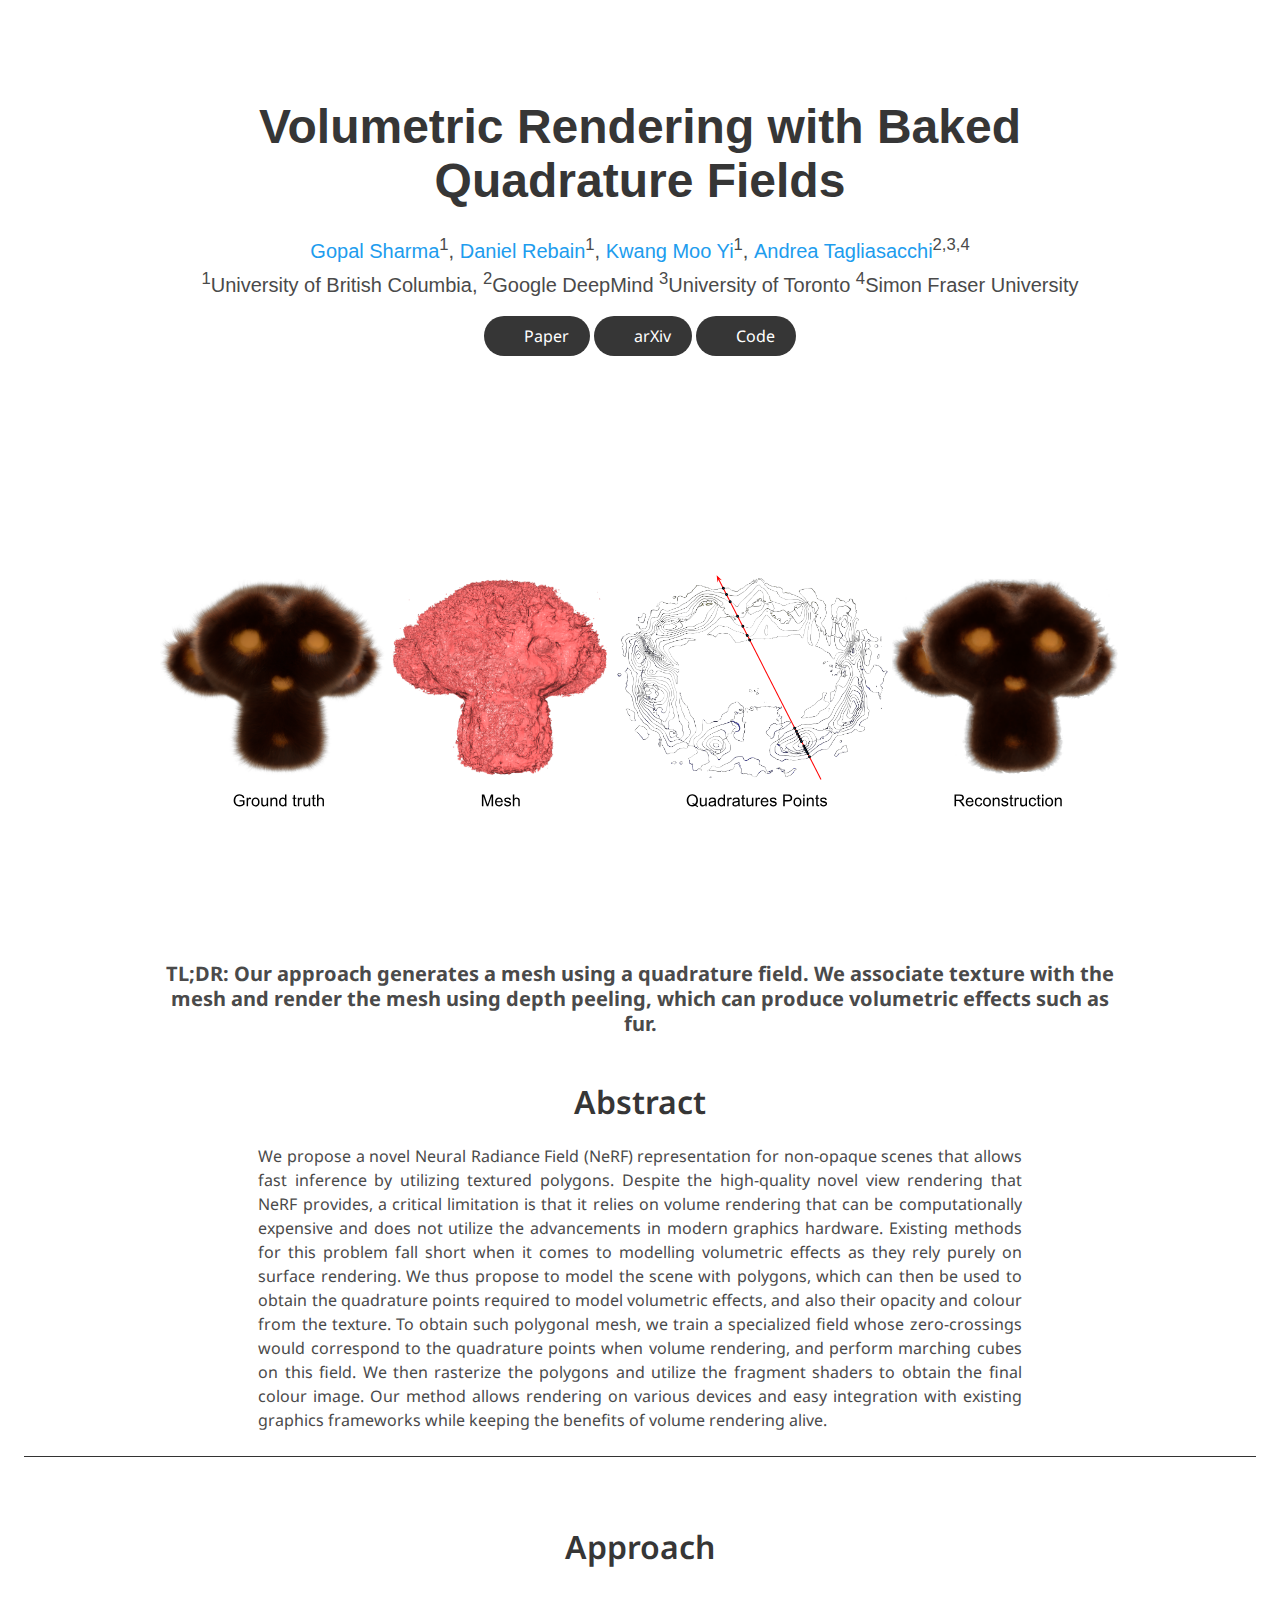
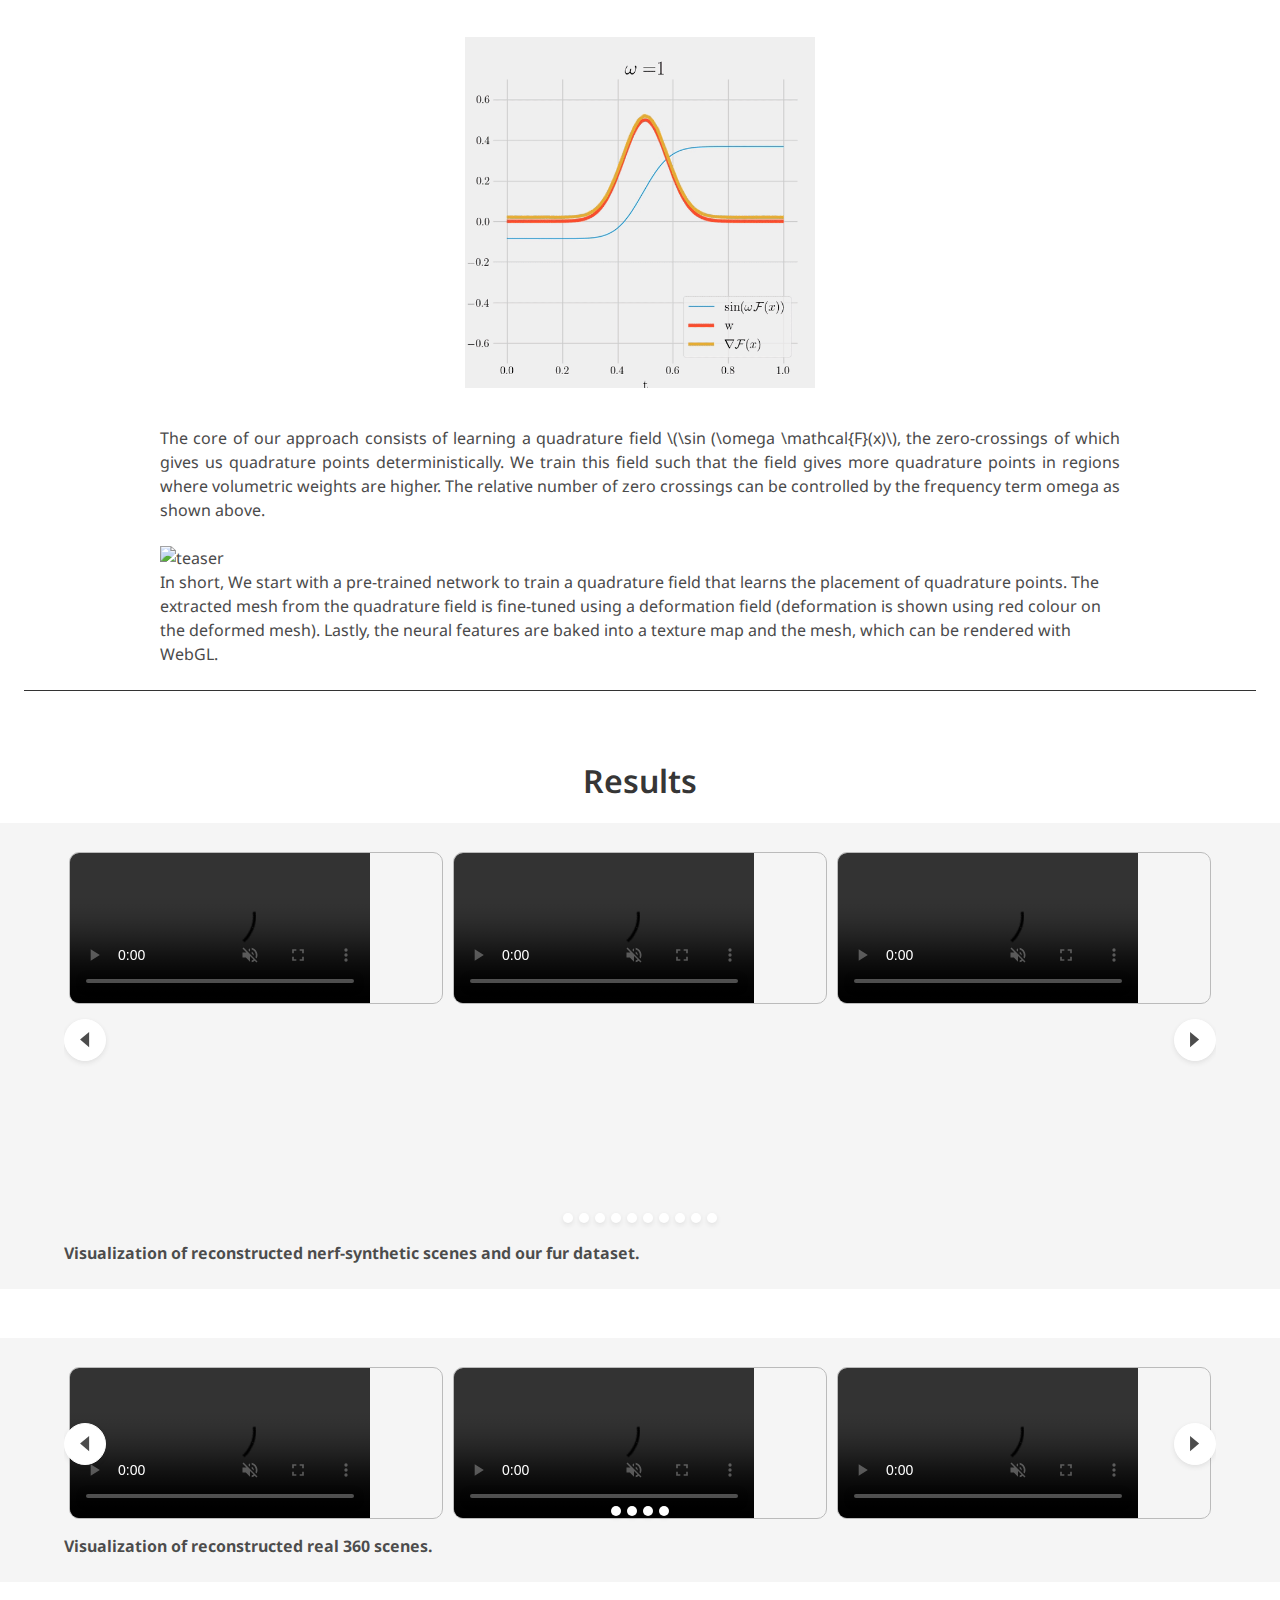
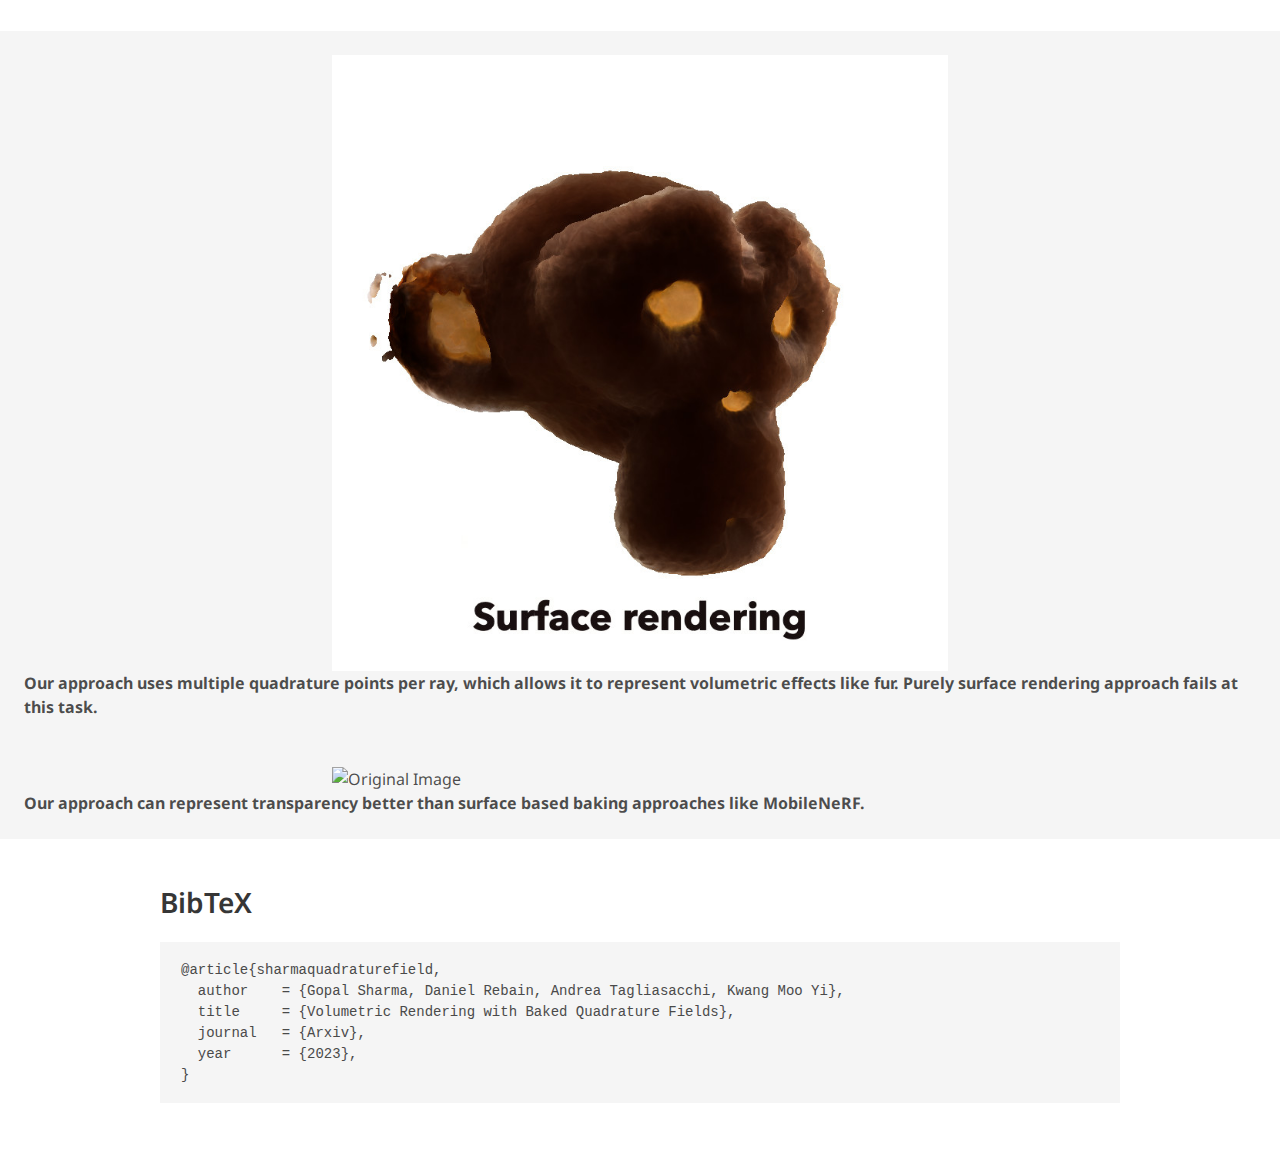
==== index.html @ 73a2a980 "adds mathjx" ====
<!DOCTYPE html>
<html>
  <head>
    <meta charset="utf-8">
    <meta name="description"
          content="quadfield.">
    <meta name="keywords" content="Quadfield">
    <meta name="viewport" content="width=device-width, initial-scale=1">
    <title>Quadfield</title>
  
    <!-- Global site tag (gtag.js) - Google Analytics -->
    <script async src="https://www.googletagmanager.com/gtag/js?id=G-PYVRSFMDRL"></script>
    <script>
      window.dataLayer = window.dataLayer || [];
  
      function gtag() {
        dataLayer.push(arguments);
      }
  
      gtag('js', new Date());
  
      gtag('config', 'G-PYVRSFMDRL');
    </script>
  
    <link href="https://fonts.googleapis.com/css?family=Google+Sans|Noto+Sans|Castoro"
          rel="stylesheet">
  
    <link rel="stylesheet" href="./static/css/bulma.min.css">
    <link rel="stylesheet" href="./static/css/bulma-carousel.min.css">
    <link rel="stylesheet" href="./static/css/bulma-slider.min.css">
    <link rel="stylesheet" href="./static/css/fontawesome.all.min.css">
    <link rel="stylesheet"
          href="https://cdn.jsdelivr.net/gh/jpswalsh/academicons@1/css/academicons.min.css">
    <link rel="stylesheet" href="./static/css/index.css">
    <link rel="icon" href="./static/images/favicon.png">
  
    <script src="https://ajax.googleapis.com/ajax/libs/jquery/3.5.1/jquery.min.js"></script>
    <script defer src="./static/js/fontawesome.all.min.js"></script>
    <script src="./static/js/bulma-carousel.min.js"></script>
    <script src="./static/js/bulma-slider.min.js"></script>
    <script src="https://polyfill.io/v3/polyfill.min.js?features=es6"></script>
    <script id="MathJax-script" async
            src="https://cdn.jsdelivr.net/npm/mathjax@3/es5/tex-mml-chtml.js">
    </script>
    <!-- <link rel="stylesheet" href="./static/css/reset.css"> CSS reset -->
    <link rel="stylesheet" href="./static/css/style.css"> <!-- Resource style -->
    <script src="./static/js/modernizr.js"></script> <!-- Modernizr -->
    <script src="./static/js/index.js"></script>
  </head>
<body>

<nav class="navbar" role="navigation" aria-label="main navigation">
  <div class="navbar-brand">
    <a role="button" class="navbar-burger" aria-label="menu" aria-expanded="false">
      <span aria-hidden="true"></span>
      <span aria-hidden="true"></span>
      <span aria-hidden="true"></span>
    </a>
  </div>
  <div class="navbar-menu">
  </div>
</nav>


<section class="hero">
  <div class="hero-body">
    <div class="container is-max-desktop">
      <div class="columns is-centered">
        <div class="column has-text-centered">
          <h1 class="title is-1 publication-title">Volumetric Rendering with Baked Quadrature Fields</h1>
          <div class="is-size-5 publication-authors">
            <span class="author-block">
              <a href="https://hippogriff.github.io">Gopal Sharma</a><sup>1</sup>,</span>
            <span class="author-block">
              <a href="http://drebain.com/">Daniel Rebain</a><sup>1</sup>,</span>
            <span class="author-block">
              <a href="hhttps://www.cs.ubc.ca/~kmyi/">Kwang Moo Yi</a><sup>1</sup>,
            </span>
            <span class="author-block">
              <a href="https://taiya.github.io">Andrea Tagliasacchi</a><sup>2,3,4</sup>
            </span>
          </div>

          <div class="is-size-5 publication-authors">
            <span class="author-block"><sup>1</sup>University of British Columbia,</span>
            <span class="author-block"><sup>2</sup>Google DeepMind</span>
            <span class="author-block"><sup>3</sup>University of Toronto</span>
            <span class="author-block"><sup>4</sup>Simon Fraser University</span>
          </div>
          <div class="column has-text-centered">
            <div class="publication-links">
              <!-- PDF Link. -->
              <span class="link-block">
                <a href=""
                   class="external-link button is-normal is-rounded is-dark">
                  <span class="icon">
                      <i class="fas fa-file-pdf"></i>
                  </span>
                  <span>Paper</span>
                </a>
              </span>
              <span class="link-block">
                <a href=""
                   class="external-link button is-normal is-rounded is-dark">
                  <span class="icon">
                      <i class="ai ai-arxiv"></i>
                  </span>
                  <span>arXiv</span>
                </a>
              </span>
              <!-- Code Link. -->
              <span class="link-block">
                <a href=""
                   class="external-link button is-normal is-rounded is-dark">
                  <span class="icon">
                      <i class="fab fa-github"></i>
                  </span>
                  <span>Code</span>
                  </a>
              </span>
            </div>
          </div>
        </div>
      </div>
    </div>
  </div>
</section>

<div class="container is-max-desktop">
<div style="display: flex; justify-content: center; align-items: center; height: 60vh;">
  <!-- <video width="300" height="300" controls autolpay>
      <source src="./videos/hairy_monkey.mp4" type="video/mp4">
  </video> -->
  <img src="./static/images/teaser.svg" alt="teaser" height="300">
</div>
<h2 class="subtitle has-text-centered">
<p class="pos_fixed"> <b>TL;DR: Our approach generates a mesh using a quadrature field. We associate texture with the mesh and render the mesh using depth peeling, which can produce volumetric effects such as fur.</b></p>
</h2>
</div>

<section class="section">
  <div class="container is-max-desktop">
    <!-- Abstract. -->
    <div class="columns is-centered has-text-centered">
      <div class="column is-four-fifths">
        <h2 class="title is-3">Abstract</h2>
        <div class="content has-text-justified">
          <p>
            We propose a novel Neural Radiance Field (NeRF) representation for non-opaque scenes that allows fast inference by utilizing textured polygons.
            Despite the high-quality novel view rendering that NeRF provides, a critical limitation is that it relies on volume rendering that can be computationally expensive and does not utilize the advancements in modern graphics hardware.
            Existing methods for this problem fall short when it comes to modelling volumetric effects as they rely purely on surface rendering.
            We thus propose to model the scene with polygons, which can then be used to obtain the quadrature points required to model volumetric effects, and also their opacity and colour from the texture.
            To obtain such polygonal mesh, we train a specialized field whose zero-crossings would correspond to the quadrature points when volume rendering, and perform marching cubes on this field.
            We then rasterize the polygons and utilize the fragment shaders to obtain the final colour image.
            Our method allows rendering on various devices and easy integration with existing graphics frameworks while keeping the benefits of volume rendering alive.
          </p>
        </div>
      </div>
    </div>
  </div>
  <hr style="height:1px;border:none;color:#333;background-color:#333;">

</section>
    <!--/ Abstract. -->
<h2 class="title" align="center">Approach</h2>

<section class="section">
  <div class="content has-text-justified">

    <figure>
      <img src="./static/images/field.gif" alt="teaser" height="30%" width="30%"> 
    </figure>
    <div class="container is-max-desktop">
      <!-- <figure> -->
        <p class="pos_fixed">The core of our approach consists of learning a quadrature field \(\sin (\omega \mathcal{F}(x)\), the zero-crossings of which gives us quadrature points deterministically. We train this field such that the field gives more quadrature points in regions where volumetric weights are higher. The relative number of zero crossings can be controlled by the frequency term omega as shown above.</p>
      <!-- </figure> -->
    </div>
  </div>
  <p style="margin-bottom:20px;"></p>

  <div class="container is-max-desktop">
    <figure>
      <img src="./static/images/pipeline.svg" alt="teaser" height="600"> 
      <figcaption> In short, We start with a pre-trained network to train a quadrature field that learns the placement of quadrature points.
        The extracted mesh from the quadrature field is fine-tuned using a deformation field (deformation is shown using red colour on the deformed mesh). 
        Lastly, the neural features are baked into a texture map and the mesh, which can be rendered 
        with WebGL.</figcaption>
    </figure>
  </div>

<hr style="height:1px;border:none;color:#333;background-color:#333;">
</section>


<h2 class="title" align="center">Results</h2>
<section class="hero is-light is-small">
  <div class="hero-body">
    <div class="container">
      <div id="results-carousel" class="carousel results-carousel">
        <div class="item item-steve">
          <video poster="" id="steve" autoplay controls muted loop playsinline height="100%">
            <source src="./videos/chair.mp4"
                    type="video/mp4">
          </video>
        </div>
        <div class="item item-steve">
          <video poster="" id="steve" autoplay controls muted loop playsinline height="100%">
            <source src="./videos/hairy_monkey.mp4"
                    type="video/mp4">
          </video>
        </div>
        <div class="item item-chair-tp">
          <video poster="" id="steve" autoplay controls muted loop playsinline height="100%">
            <source src="./videos/drums.mp4"
                    type="video/mp4">
          </video>
        </div>
        <div class="item item-shiba">
          <video poster="" id="steve" autoplay controls muted loop playsinline height="100%">
            <source src="./videos/ficus.mp4"
                    type="video/mp4">
          </video>
        </div>
        <div class="item item-steve">
          <video poster="" id="steve" autoplay controls muted loop playsinline height="100%">
            <source src="./videos/smokey_monkey.mp4"
                    type="video/mp4">
          </video>
        </div>
        <div class="item item-fullbody">
          <video poster="" id="steve" autoplay controls muted loop playsinline height="100%">
            <source src="./videos/lego.mp4"
                    type="video/mp4">
          </video>
        </div>
        <div class="item item-blueshirt">
          <video poster="" id="steve" autoplay controls muted loop playsinline height="100%">
            <source src="./videos/mic.mp4"
                    type="video/mp4">
          </video>
        </div>
        <div class="item item-mask">
          <video poster="" id="steve" autoplay controls muted loop playsinline height="100%">
            <source src="./videos/ship.mov"
                    type="video/mp4">
          </video>
        </div>
        <div class="item item-coffee">
          <video poster="" id="steve" autoplay controls muted loop playsinline height="100%">
            <source src="./videos/hotdog.mp4"
                    type="video/mp4">
          </video>
        </div>
        <div class="item item-toby">
          <video poster="" id="steve" autoplay controls muted loop playsinline height="100%">
            <source src="./videos/materials.mp4"
                    type="video/mp4">
          </video>
        </div>
      </div>
      <p class="pos_fixed" style="margin-top: 10px;"><b>Visualization of reconstructed nerf-synthetic scenes and our fur dataset.</b></p>
    </div>
  </div>
</section>
<hr style="height:1px;border:none;color:#f3eded;background-color:#e1d4d400;">


<section class="hero is-light is-small">
  <div class="hero-body">
    <div class="container">
      <div id="results-carousel" class="carousel results-carousel">
        <div class="item item-steve">
          <video poster="" id="steve" autoplay controls muted loop playsinline height="100%">
            <source src="./videos/kitchen.mp4"
                    type="video/mp4">
          </video>
        </div>
        <div class="item item-chair-tp">
          <video poster="" id="steve" autoplay controls muted loop playsinline height="100%">
            <source src="./videos/garden.mp4"
                    type="video/mp4">
          </video>
        </div>
        <div class="item item-shiba">
          <video poster="" id="steve" autoplay controls muted loop playsinline height="100%">
            <source src="./videos/labdog.mp4"
                    type="video/mp4">
          </video>
        </div>
        <div class="item item-fullbody">
          <video poster="" id="steve" autoplay controls muted loop playsinline height="100%">
            <source src="./videos/kitchen.mp4"
                    type="video/mp4">
          </video>
        </div>
      </div>
      <p class="pos_fixed" style="margin-top: 10px;"><b>Visualization of reconstructed real 360 scenes.</b></p>
    </div>
  </div>
</section>

<hr style="height:1px;border:none;color:#f3eded;background-color:#e1d4d400;">

<section class="hero is-light is-small">
  <div class="hero-body">
<figure class="cd-image-container">
  <img src="./static/images/neus_hairy_monkey.jpg" alt="Original Image">
  <span class="cd-image-label" data-type="original"></span>
  <div class="cd-resize-img"> <!-- the resizable image on top -->
     <img src="./static/images/hairy_monkey.jpg" alt="Modified Image">
     <span class="cd-image-label" data-type="modified"></span>
  </div>
  <span class="cd-handle"></span> <!-- slider handle -->
</figure> <!-- cd-image-container -->
<p class="pos_fixed"><b>Our approach uses multiple quadrature points per ray, which allows it to represent volumetric effects like fur. Purely surface rendering approach fails at this task.</b></p>
  </div>
</section>

<script src="./static/js/jquery-2.1.1.js"></script>
<script src="./static/js/jquery.mobile.custom.min.js"></script> <!-- Resource jQuery -->
<script src="./static/js/main.js"></script> <!-- Resource jQuery -->


<section class="hero is-light is-small">
  <div class="hero-body">
<figure class="cd-image-container">
  <img src="./static/images/comparison-with-mobile-nerf.svg" alt="Original Image">
</figure> <!-- cd-image-container -->
<p class="pos_fixed"><b>Our approach can represent transparency better than surface based baking approaches like MobileNeRF.</b></p>
  </div>
</section>


<section class="section" id="BibTeX">
  <div class="container is-max-desktop content">
    <h2 class="title">BibTeX</h2>
    <pre><code>@article{sharmaquadraturefield,
  author    = {Gopal Sharma, Daniel Rebain, Andrea Tagliasacchi, Kwang Moo Yi},
  title     = {Volumetric Rendering with Baked Quadrature Fields},
  journal   = {Arxiv},
  year      = {2023},
}</code></pre>
  </div>
</section>


</body>
</html>
---- static/css/index.css ----
body {
  font-family: 'Noto Sans', sans-serif;
}


.footer .icon-link {
    font-size: 25px;
    color: #000;
}

.link-block a {
    margin-top: 5px;
    margin-bottom: 5px;
}

.dnerf {
  font-variant: small-caps;
}


.teaser .hero-body {
  padding-top: 0;
  padding-bottom: 3rem;
  width: 50%;
}

.teaser {
  font-family: 'Google Sans', sans-serif;
}


.publication-title {
}

.publication-banner {
  max-height: parent;

}

.publication-banner video {
  position: relative;
  left: auto;
  top: auto;
  transform: none;
  object-fit: fit;
}

.publication-header .hero-body {
}

.publication-title {
    font-family: 'Google Sans', sans-serif;
}

.publication-authors {
    font-family: 'Google Sans', sans-serif;
}

.publication-venue {
    color: #555;
    width: fit-content;
    font-weight: bold;
}

.publication-awards {
    color: #ff3860;
    width: fit-content;
    font-weight: bolder;
}

.publication-authors {
}

.publication-authors a {
   color: hsl(204, 86%, 53%) !important;
}

.publication-authors a:hover {
    text-decoration: underline;
}

.author-block {
  display: inline-block;
}

.publication-banner img {
}

.publication-authors {
  /*color: #4286f4;*/
}

.publication-video {
    position: relative;
    width: 100%;
    height: 0;
    padding-bottom: 56.25%;

    overflow: hidden;
    border-radius: 10px !important;
}

.publication-video iframe {
    position: absolute;
    top: 0;
    left: 0;
    width: 100%;
    height: 100%;
}

.publication-body img {
}

.results-carousel {
  overflow: hidden;
}

.results-carousel .item {
  margin: 5px;
  overflow: hidden;
  border: 1px solid #bbb;
  border-radius: 10px;
  padding: 0;
  font-size: 0;
}

.results-carousel video {
  margin: 0;
}


.interpolation-panel {
  background: #f5f5f5;
  border-radius: 10px;
}

.interpolation-panel .interpolation-image {
  width: 100%;
  border-radius: 5px;
}

.interpolation-video-column {
}

.interpolation-panel .slider {
  margin: 0 !important;
}

.interpolation-panel .slider {
  margin: 0 !important;
}

#interpolation-image-wrapper {
  width: 100%;
}
#interpolation-image-wrapper img {
  border-radius: 5px;
}
---- static/css/style.css ----
/* header {
  position: relative;
  height: 160px;
  line-height: 160px;
  text-align: center;
}
header h1 {
  font-size: 22px;
  font-size: 1.375rem;
  color: #ffffff;
  font-weight: 300;
  -webkit-font-smoothing: antialiased;
  -moz-osx-font-smoothing: grayscale;
}
@media only screen and (min-width: 768px) {
  header {
    height: 240px;
    line-height: 240px;
  }
  header h1 {
    font-size: 32px;
    font-size: 2rem;
  }
} */

.cd-image-container {
  position: relative;
  width: 50%;
  max-width: 768px;
  margin: 0em auto;
}
.cd-image-container img {
  display: block;
}

.cd-image-label {
  position: absolute;
  bottom: 0;
  right: 0;
  color: #231515;
  padding: 1em;
  -webkit-font-smoothing: antialiased;
  -moz-osx-font-smoothing: grayscale;
  opacity: 0;
  -webkit-transform: translateY(20px);
  -moz-transform: translateY(20px);
  -ms-transform: translateY(20px);
  -o-transform: translateY(20px);
  transform: translateY(20px);
  -webkit-transition: -webkit-transform 0.3s 0.7s, opacity 0.3s 0.7s;
  -moz-transition: -moz-transform 0.3s 0.7s, opacity 0.3s 0.7s;
  transition: transform 0.3s 0.7s, opacity 0.3s 0.7s;
}
.cd-image-label.is-hidden {
  visibility: display;
}
.is-visible .cd-image-label {
  opacity: 1;
  -webkit-transform: translateY(0);
  -moz-transform: translateY(0);
  -ms-transform: translateY(0);
  -o-transform: translateY(0);
  transform: translateY(0);
}

.cd-resize-img {
  position: absolute;
  top: 0;
  left: 0;
  width: 0;
  height: 100%;
  overflow: hidden;
  /* Force Hardware Acceleration in WebKit */
  -webkit-transform: translateZ(0);
  -moz-transform: translateZ(0);
  -ms-transform: translateZ(0);
  -o-transform: translateZ(0);
  transform: translateZ(0);
  -webkit-backface-visibility: hidden;
  backface-visibility: hidden;
}
.cd-resize-img img {
  position: absolute;
  left: 0;
  top: 0;
  display: block;
  height: 100%;
  width: auto;
  max-width: none;
}
.cd-resize-img .cd-image-label {
  right: auto;
  left: 0;
}
.is-visible .cd-resize-img {
  width: 100%;
  /* bounce in animation of the modified image */
  -webkit-animation: cd-bounce-in 0.7s;
  -moz-animation: cd-bounce-in 0.7s;
  animation: cd-bounce-in 0.7s;
}

@-webkit-keyframes cd-bounce-in {
  0% {
    width: 0;
  }
  60% {
    width: 55%;
  }
  100% {
    width: 50%;
  }
}
@-moz-keyframes cd-bounce-in {
  0% {
    width: 0;
  }
  60% {
    width: 55%;
  }
  100% {
    width: 50%;
  }
}
@keyframes cd-bounce-in {
  0% {
    width: 0;
  }
  60% {
    width: 55%;
  }
  100% {
    width: 50%;
  }
}
.cd-handle {
  position: absolute;
  height: 30px;
  width: 30px;
  /* center the element */
  left: 50%;
  top: 50%;
  margin-left: -15px;
  margin-top: -15px;
  border-radius: 50%;
  background: #dc717d url("../images/cd-arrows.svg") no-repeat center center;
  cursor: move;
  box-shadow: 0 0 0 6px rgba(40, 2, 2, 0.2), 0 0 10px rgba(101, 35, 35, 0.6), inset 0 1px 0 rgba(32, 0, 0, 0.3);
  opacity: 1;
  -webkit-transform: translate3d(0, 0, 0) scale(0);
  -moz-transform: translate3d(0, 0, 0) scale(0);
  -ms-transform: translate3d(0, 0, 0) scale(0);
  -o-transform: translate3d(0, 0, 0) scale(0);
  transform: translate3d(0, 0, 0) scale(0);
}
.cd-handle.draggable {
  /* change background color when element is active */
  background-color: #9fb9dd;
}
.is-visible .cd-handle {
  opacity: 1;
  -webkit-transform: translate3d(0, 0, 0) scale(1);
  -moz-transform: translate3d(0, 0, 0) scale(1);
  -ms-transform: translate3d(0, 0, 0) scale(1);
  -o-transform: translate3d(0, 0, 0) scale(1);
  transform: translate3d(0, 0, 0) scale(1);
  -webkit-transition: -webkit-transform 0.3s 0.7s, opacity 0s 0.7s;
  -moz-transition: -moz-transform 0.3s 0.7s, opacity 0s 0.7s;
  transition: transform 0.3s 0.7s, opacity 0s 0.7s;
}
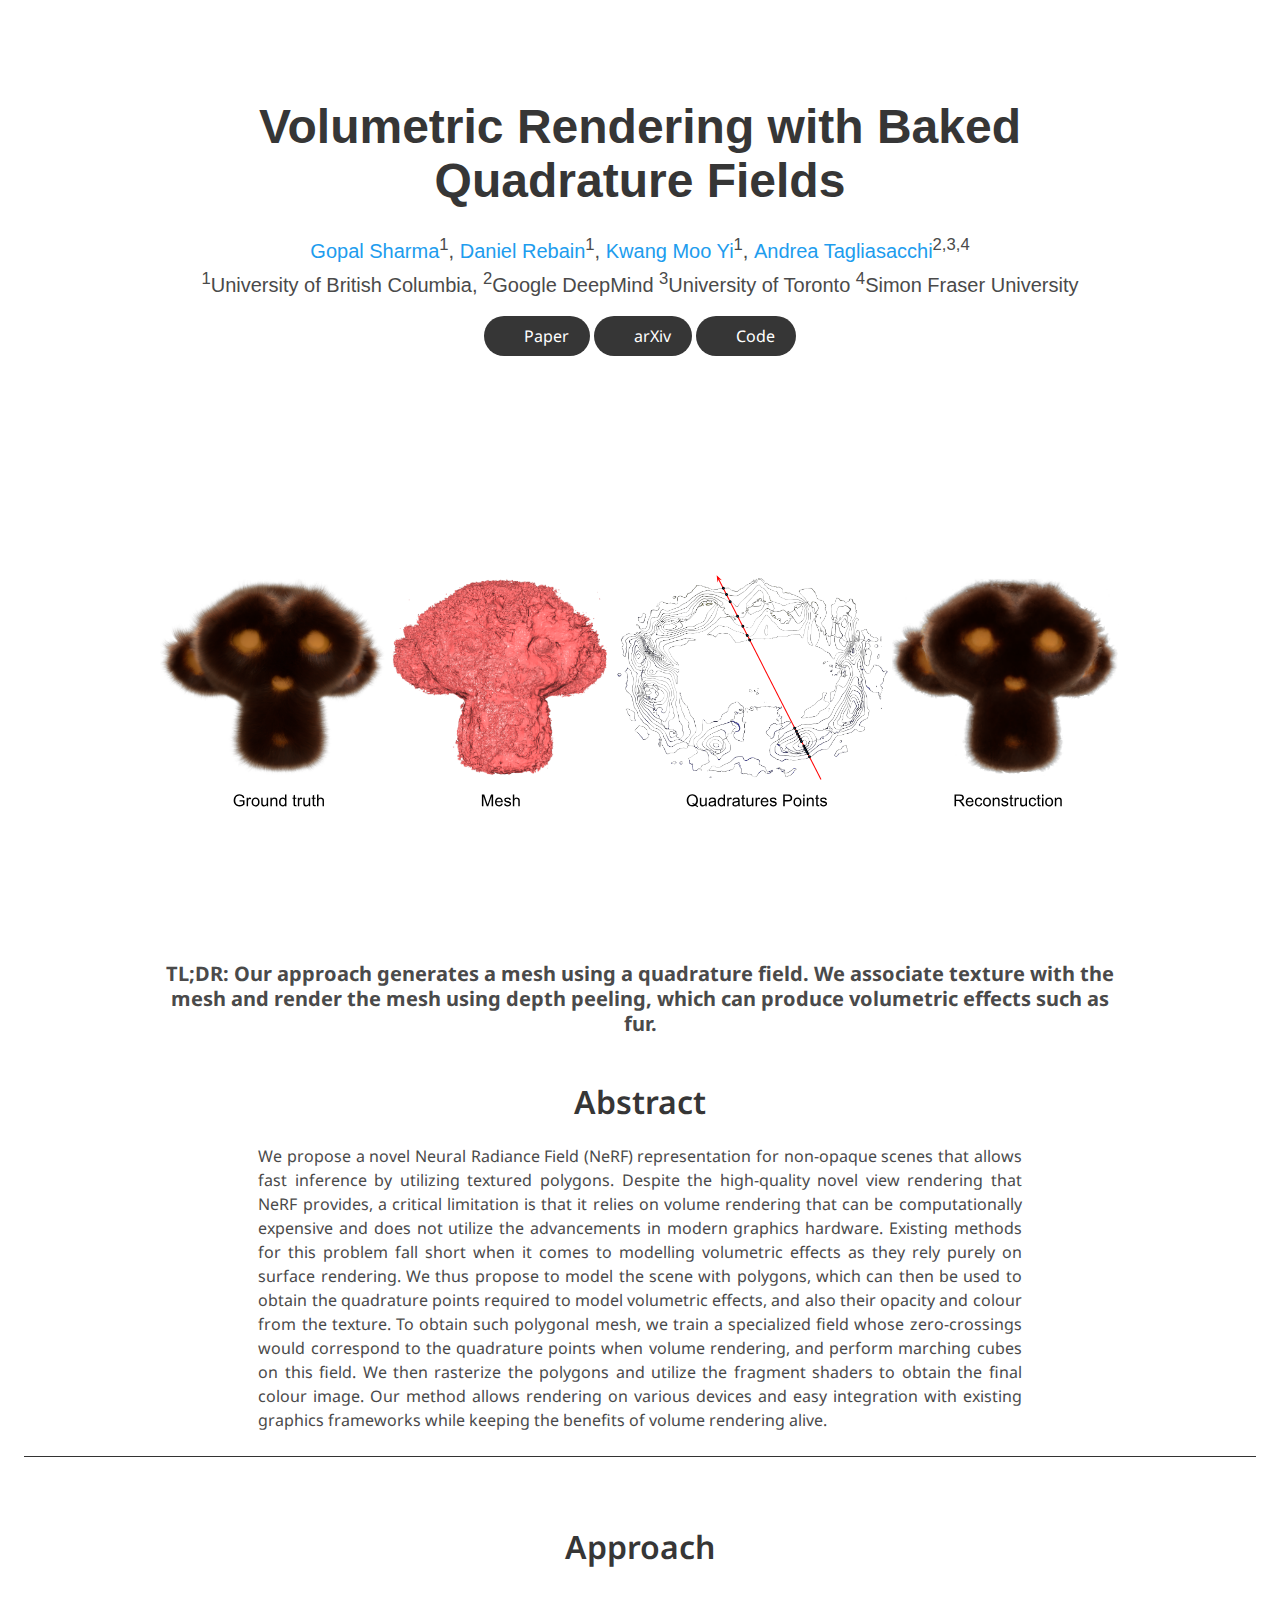
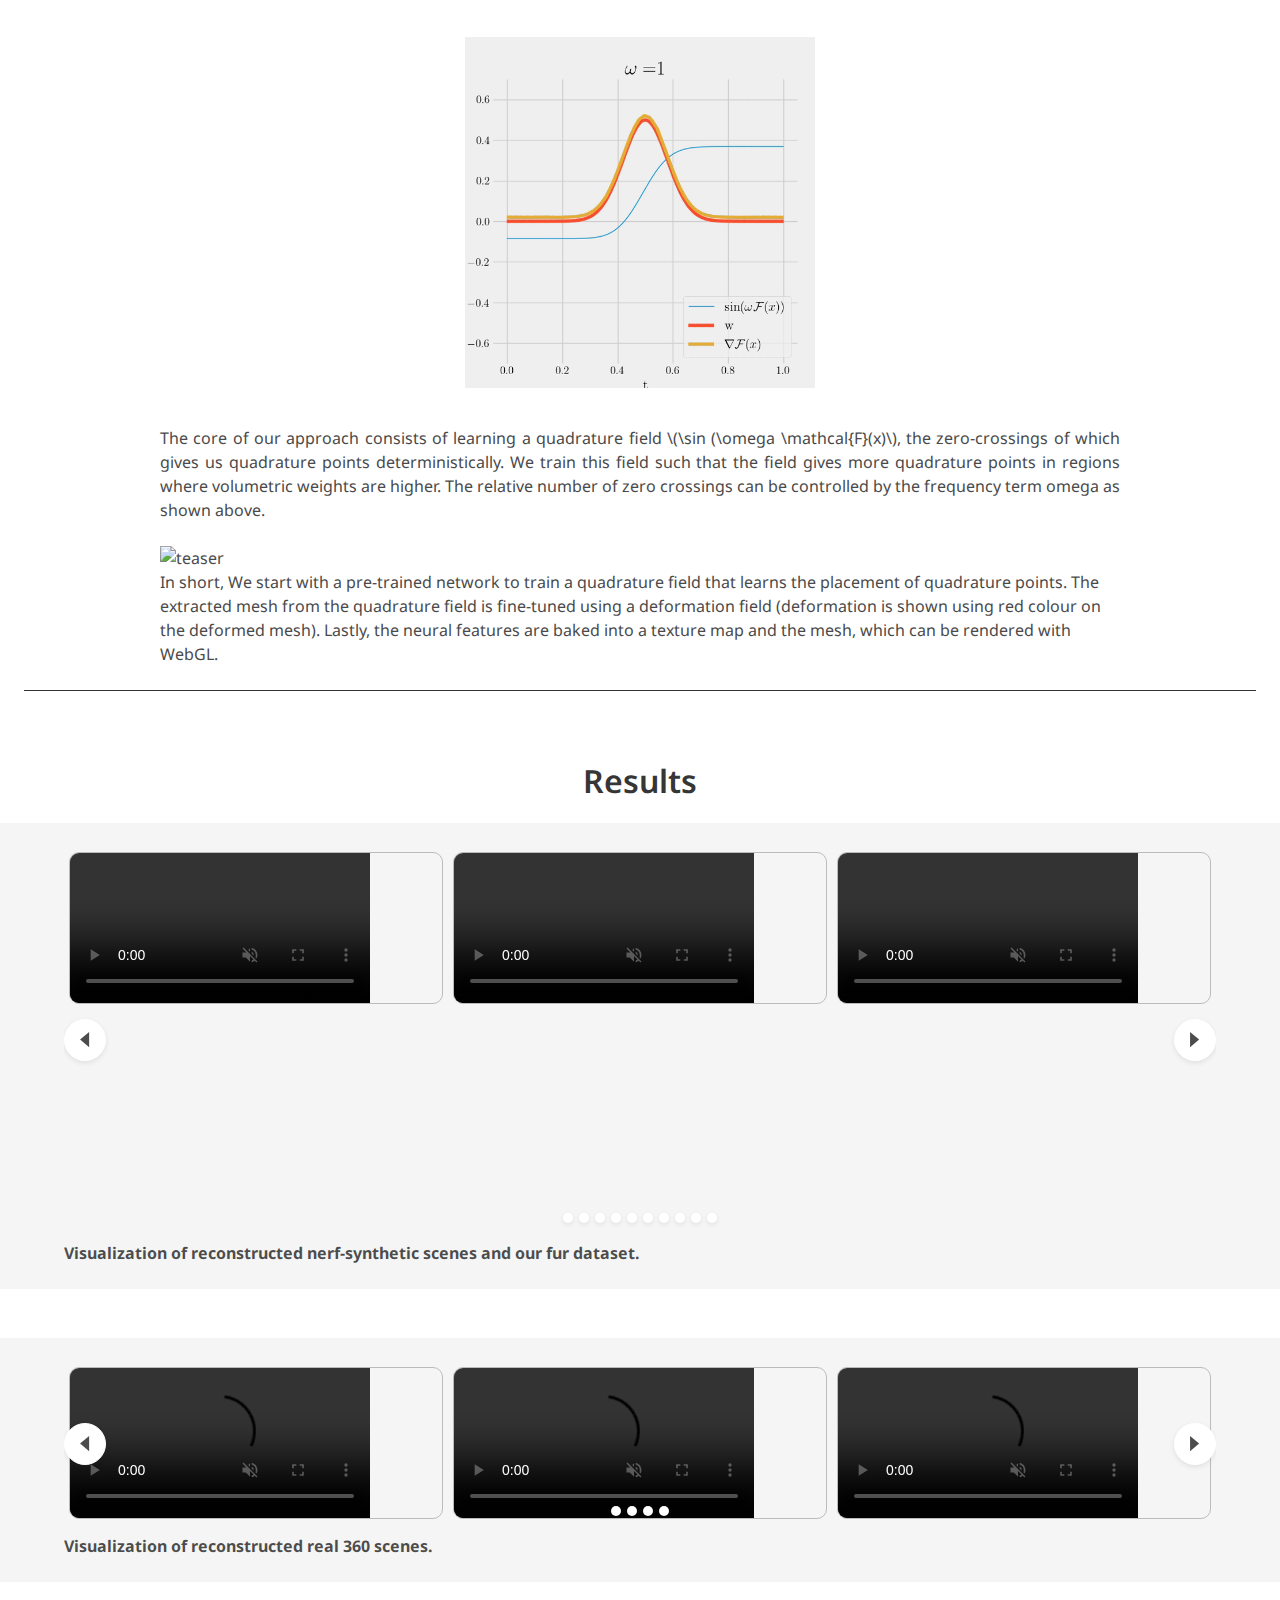
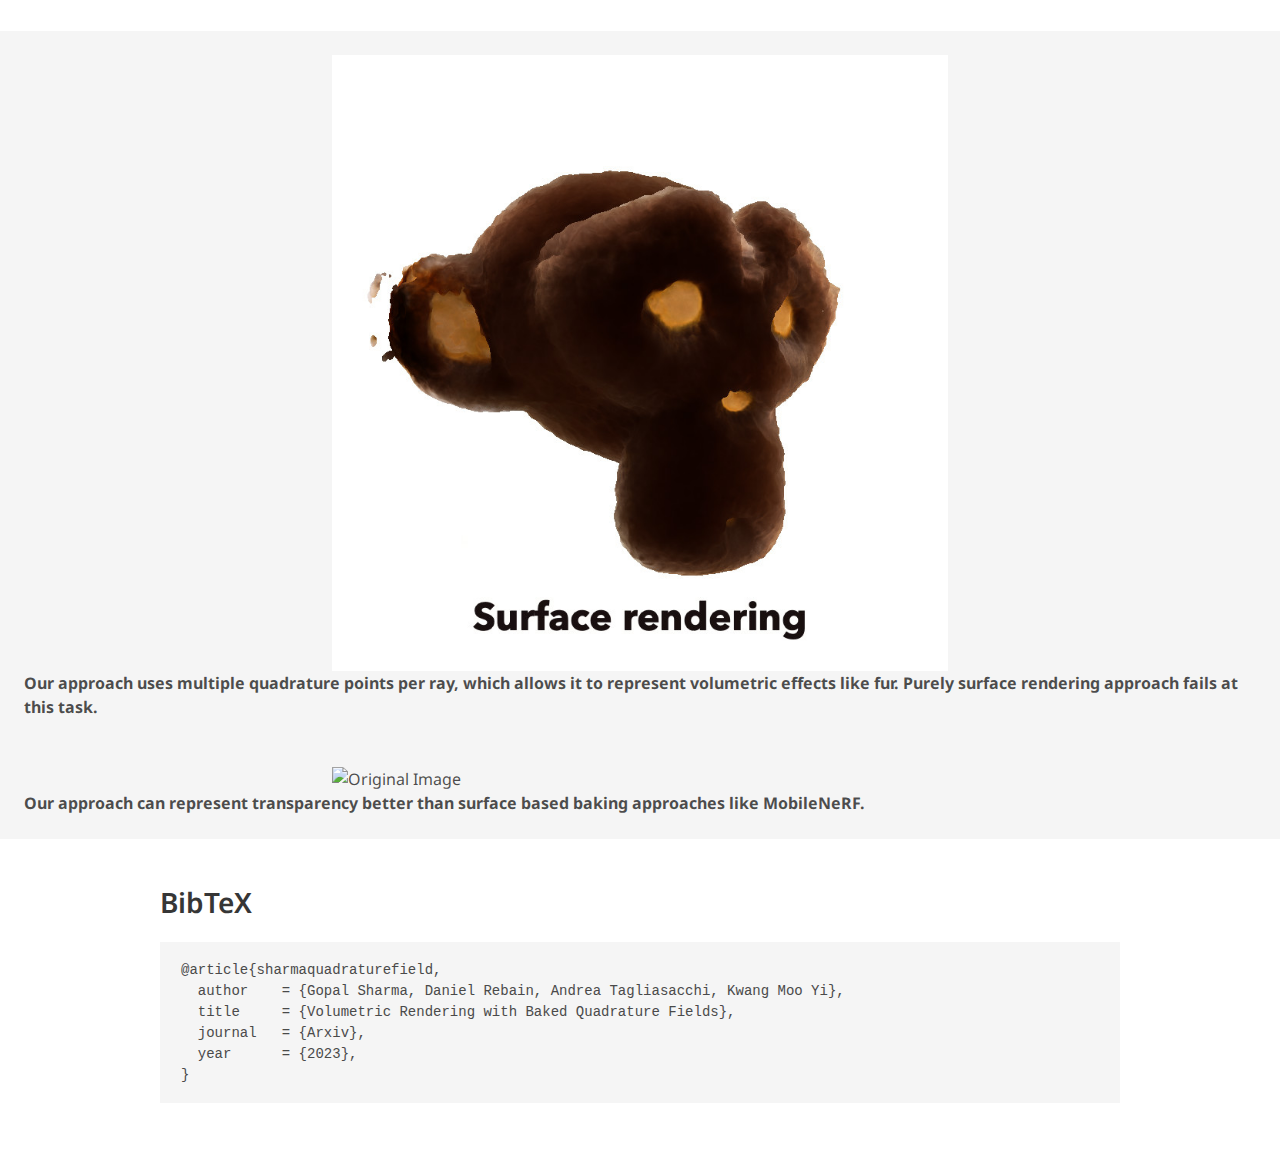
==== commit e92da848: "adds paper" ====
--- a/index.html
+++ b/index.html
@@ -91,7 +91,7 @@
             <div class="publication-links">
               <!-- PDF Link. -->
               <span class="link-block">
-                <a href=""
+                <a href="https://quadraturefields.github.io/static/pdfs/paper.pdf"
                    class="external-link button is-normal is-rounded is-dark">
                   <span class="icon">
                       <i class="fas fa-file-pdf"></i>
@@ -100,7 +100,7 @@
                 </a>
               </span>
               <span class="link-block">
-                <a href=""
+                <a href="https://quadraturefields.github.io/static/pdfs/paper.pdf"
                    class="external-link button is-normal is-rounded is-dark">
                   <span class="icon">
                       <i class="ai ai-arxiv"></i>
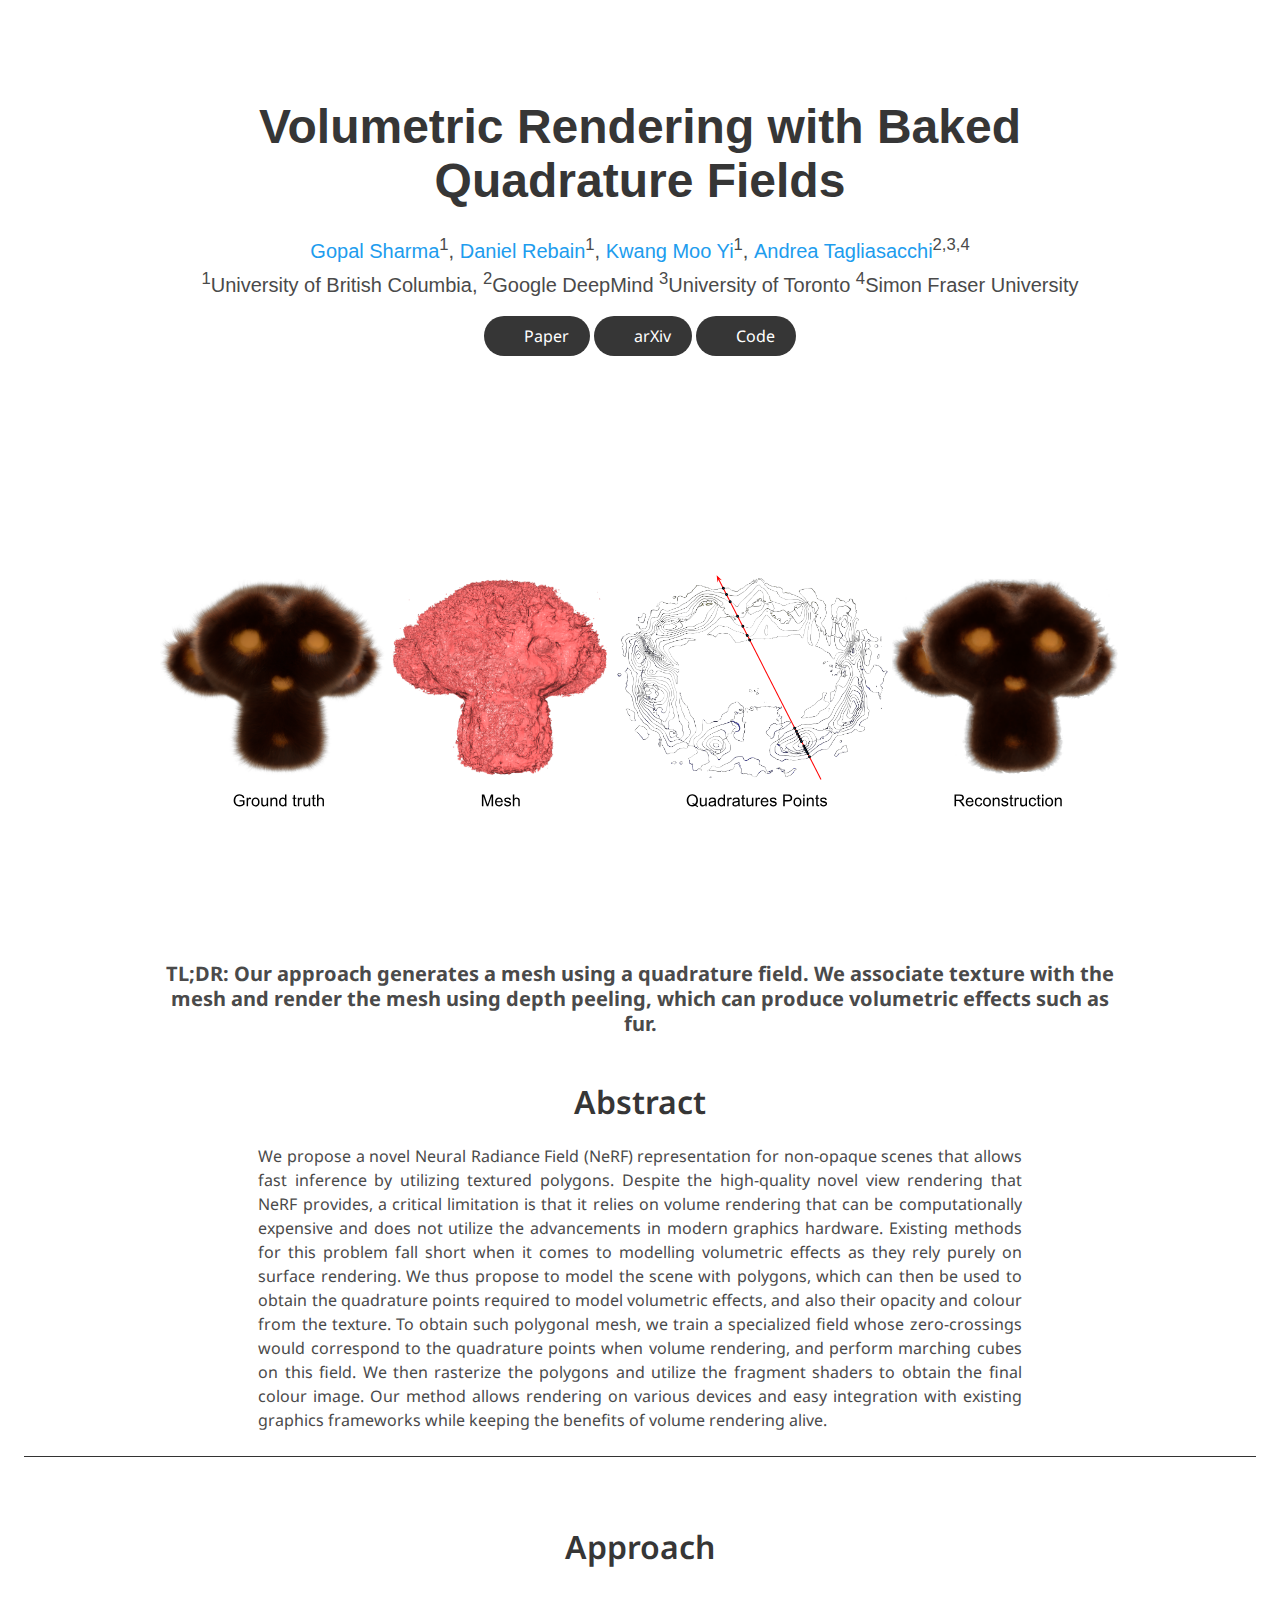
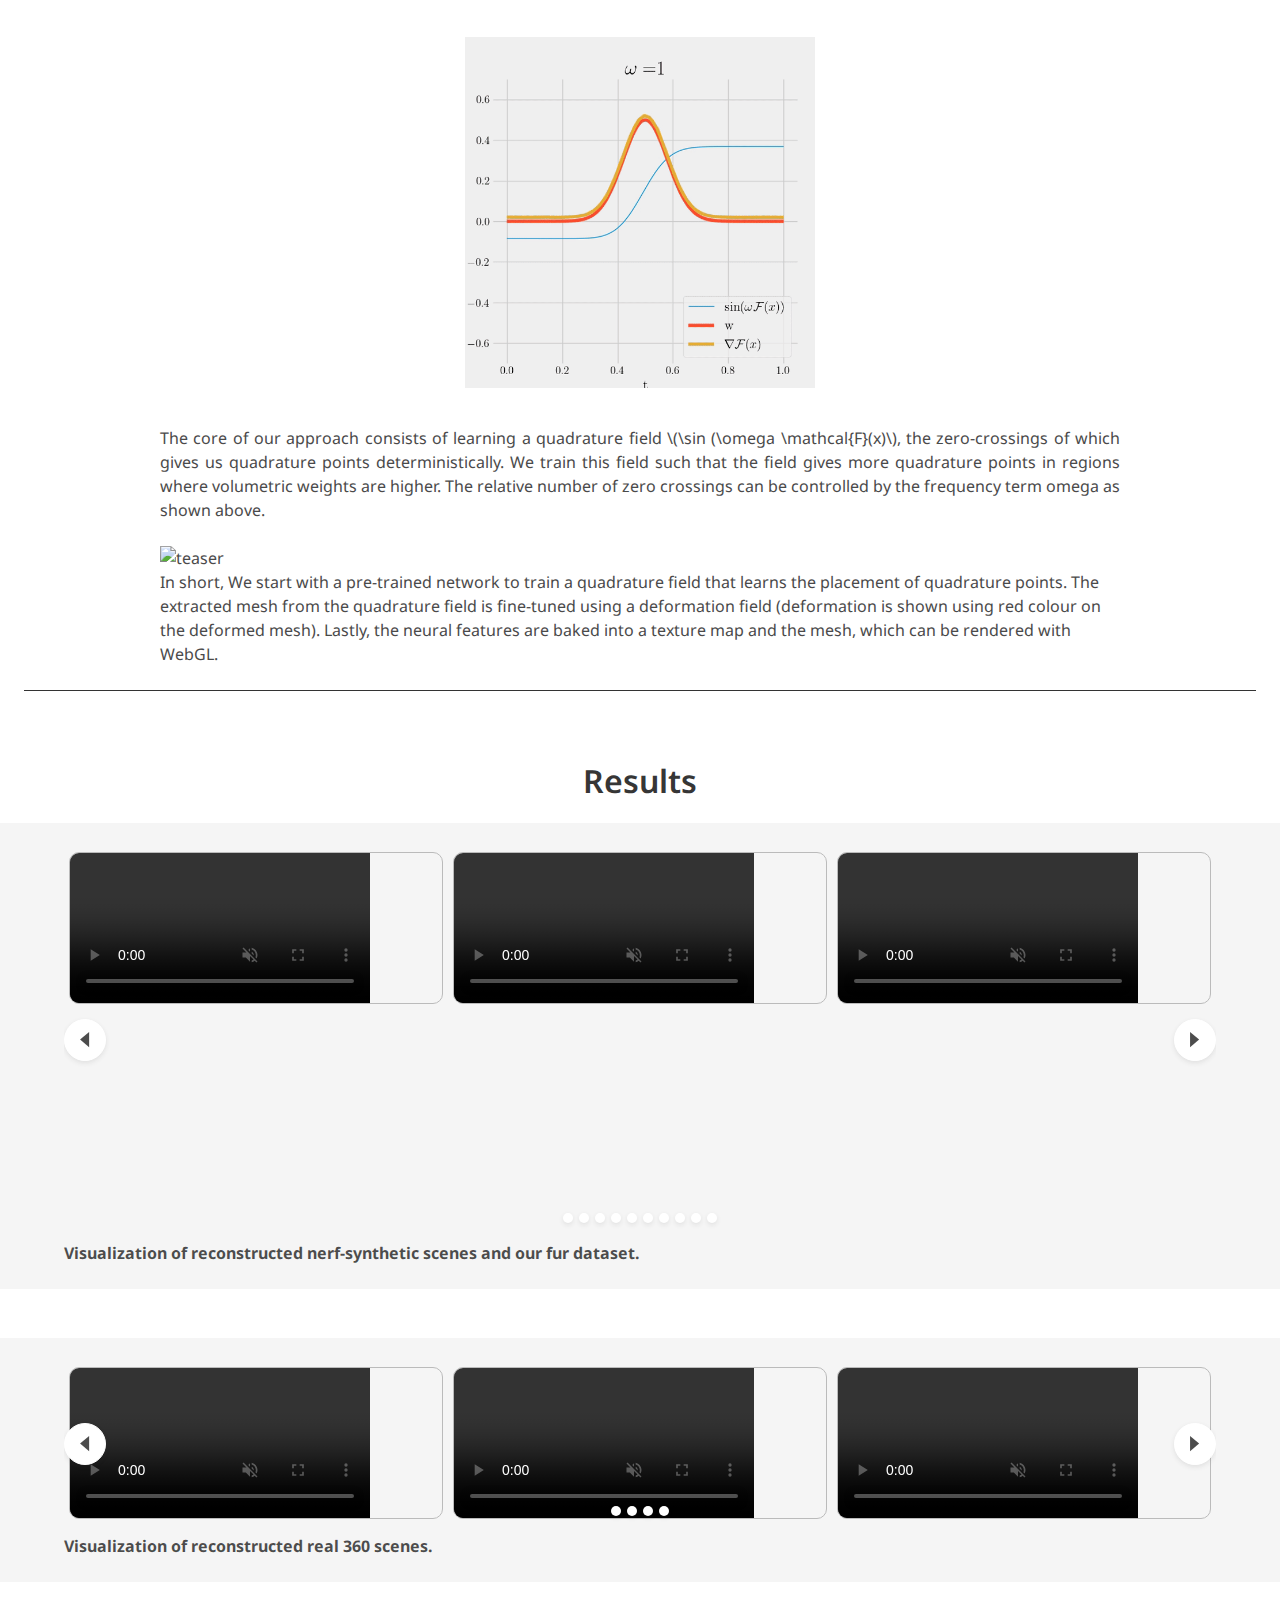
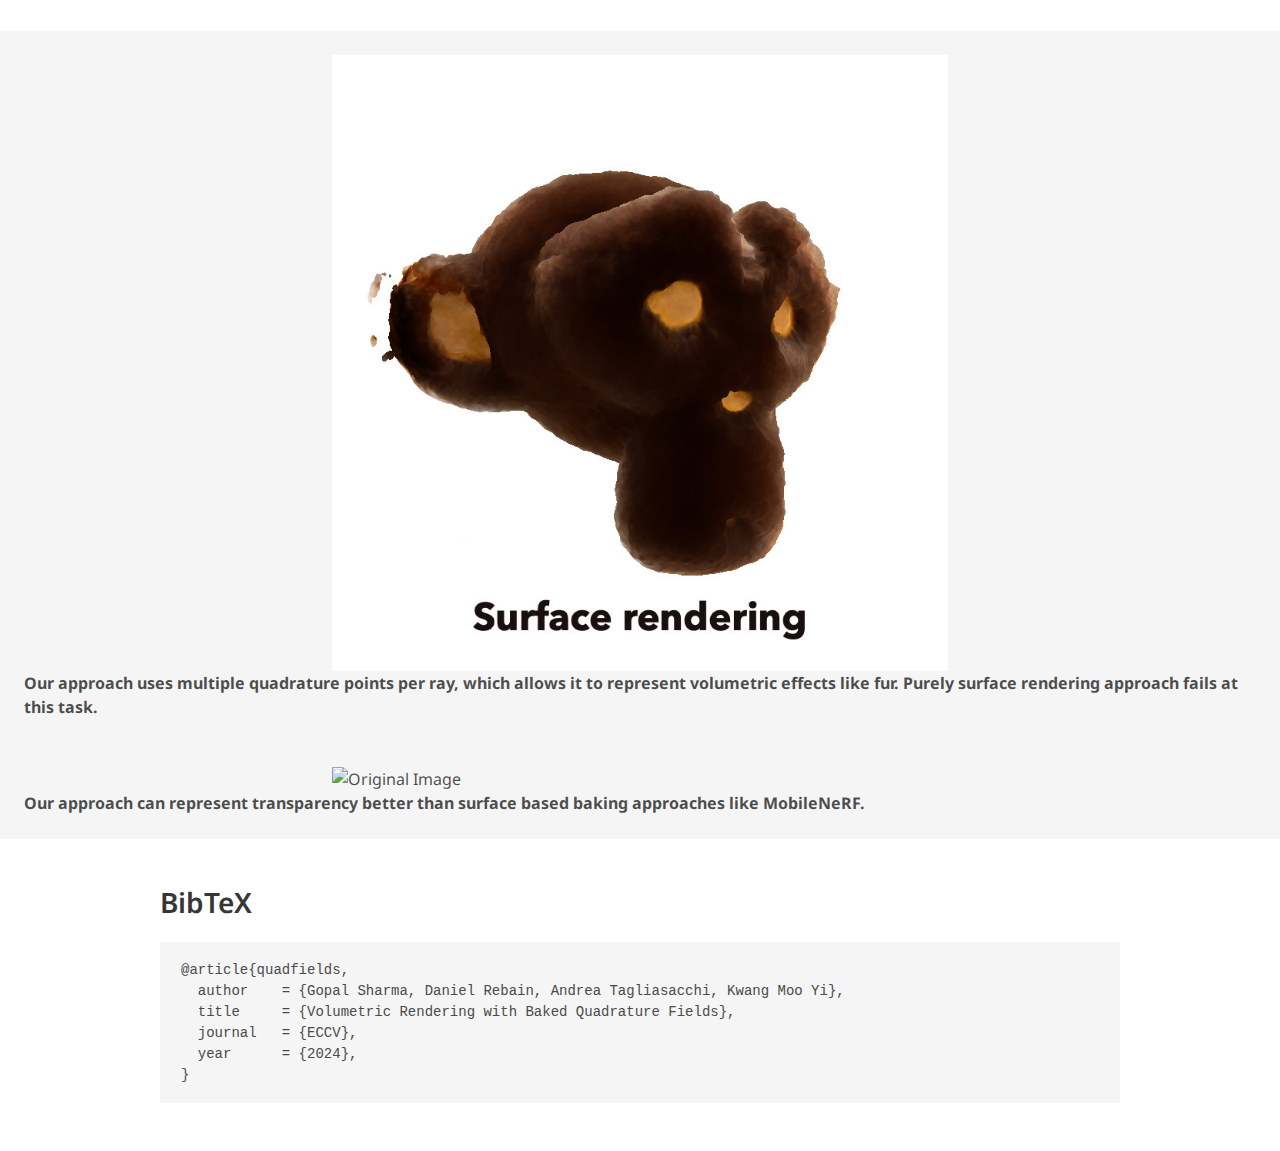
==== commit 85279626: "Update index.html" ====
--- a/index.html
+++ b/index.html
@@ -334,11 +334,11 @@
 <section class="section" id="BibTeX">
   <div class="container is-max-desktop content">
     <h2 class="title">BibTeX</h2>
-    <pre><code>@article{sharmaquadraturefield,
+    <pre><code>@article{quadfields,
   author    = {Gopal Sharma, Daniel Rebain, Andrea Tagliasacchi, Kwang Moo Yi},
   title     = {Volumetric Rendering with Baked Quadrature Fields},
-  journal   = {Arxiv},
-  year      = {2023},
+  journal   = {ECCV},
+  year      = {2024},
 }</code></pre>
   </div>
 </section>
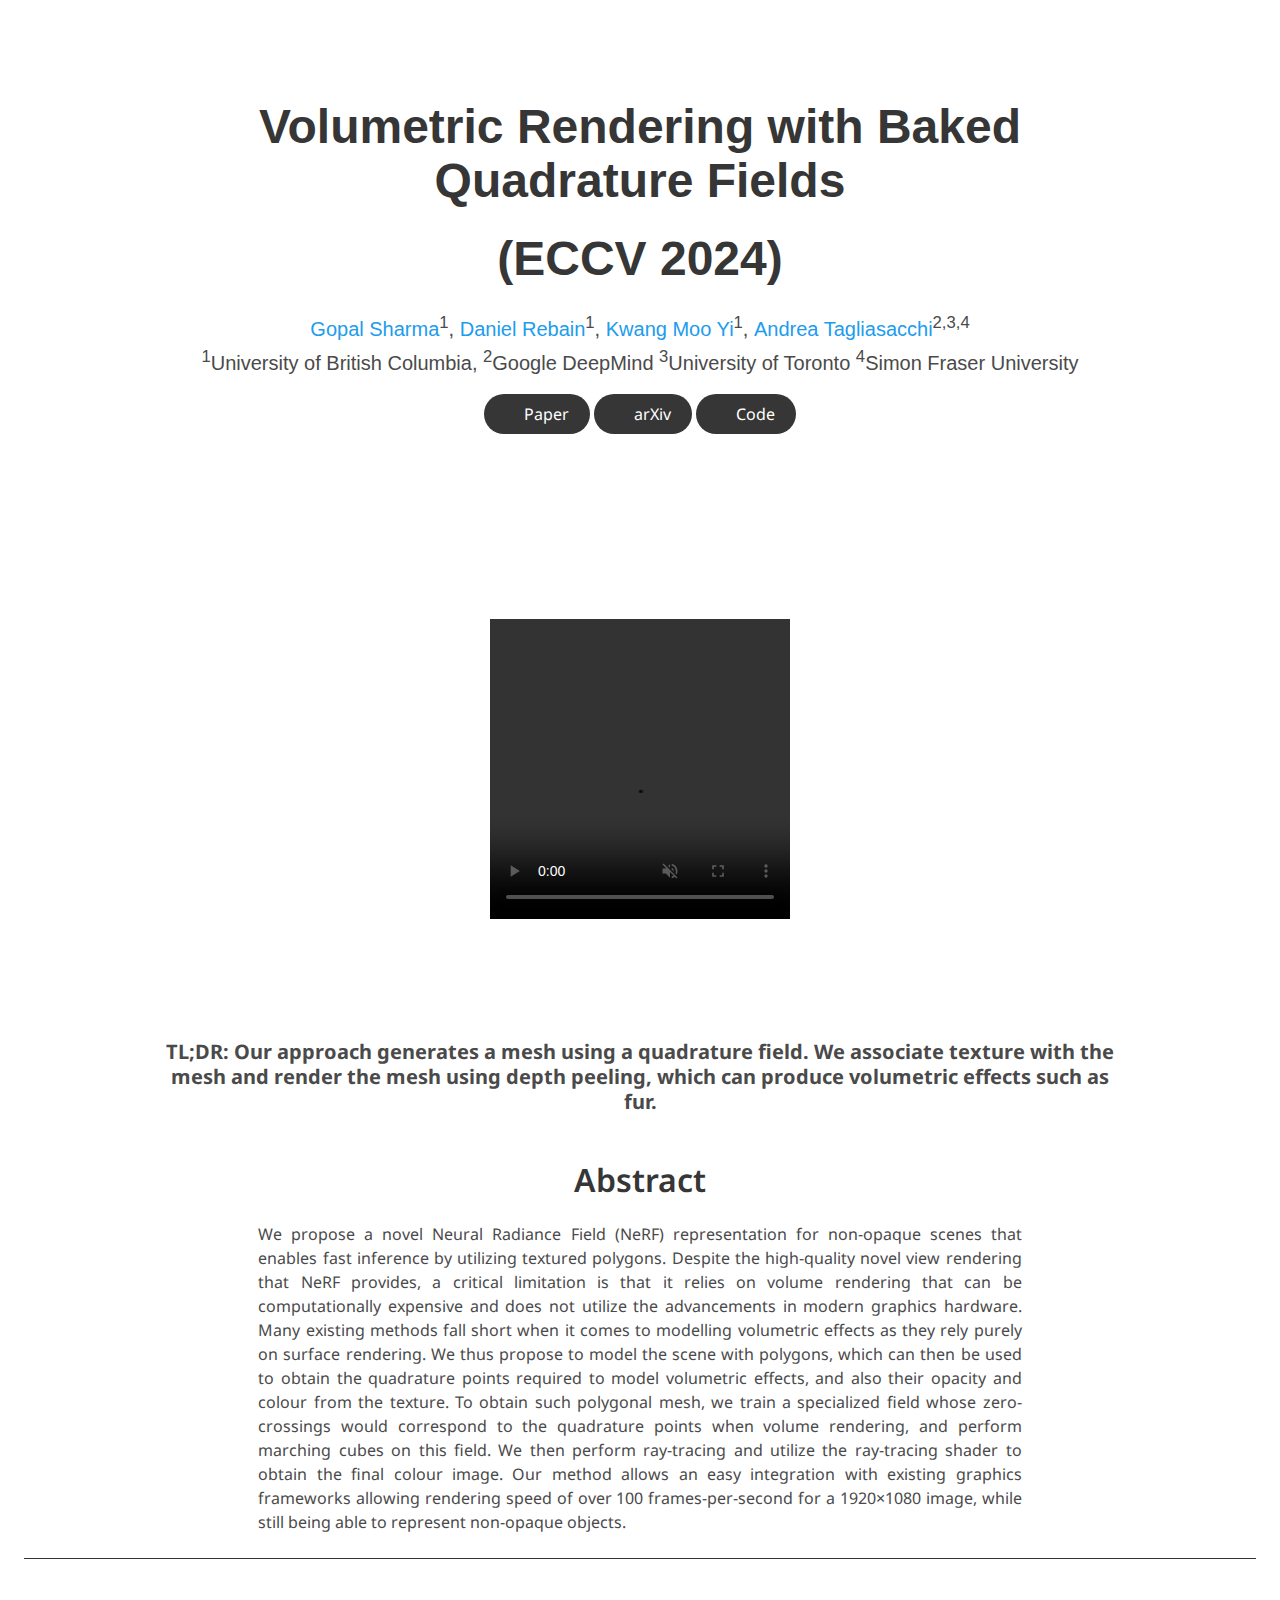
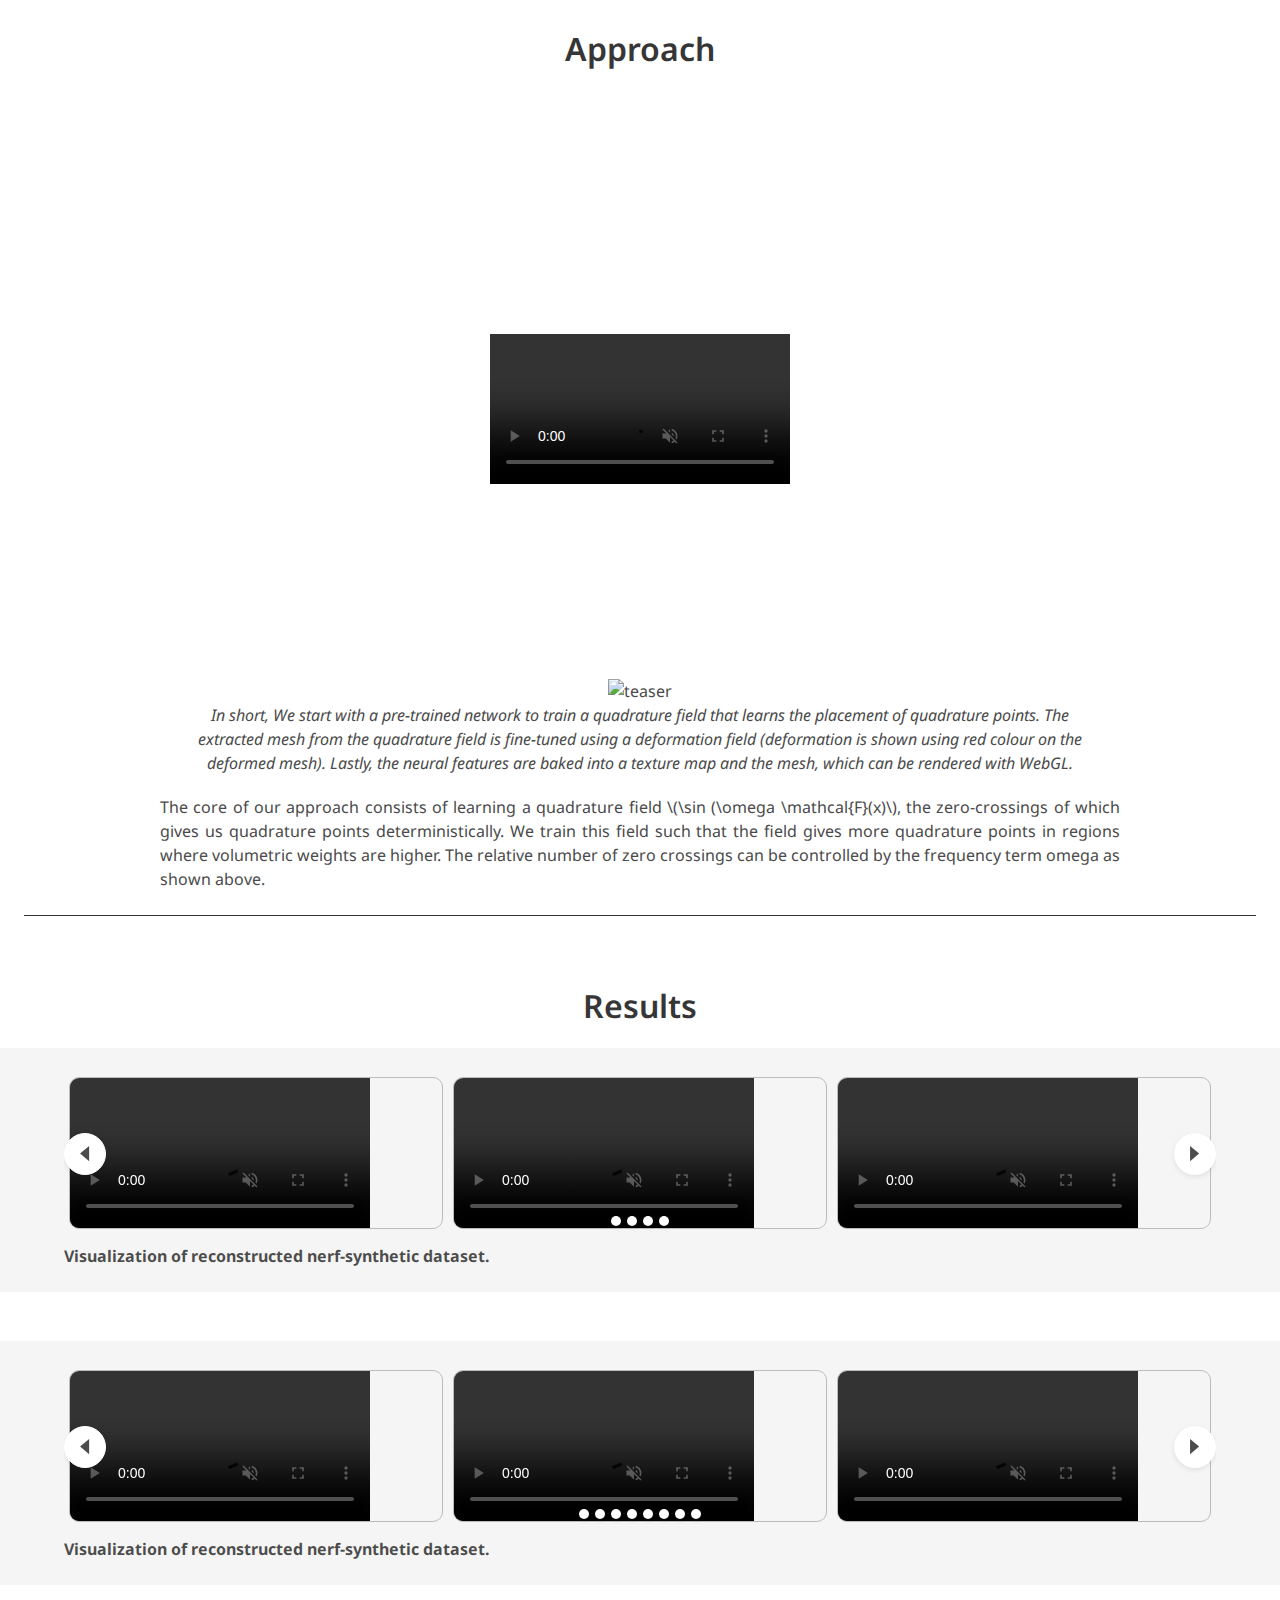
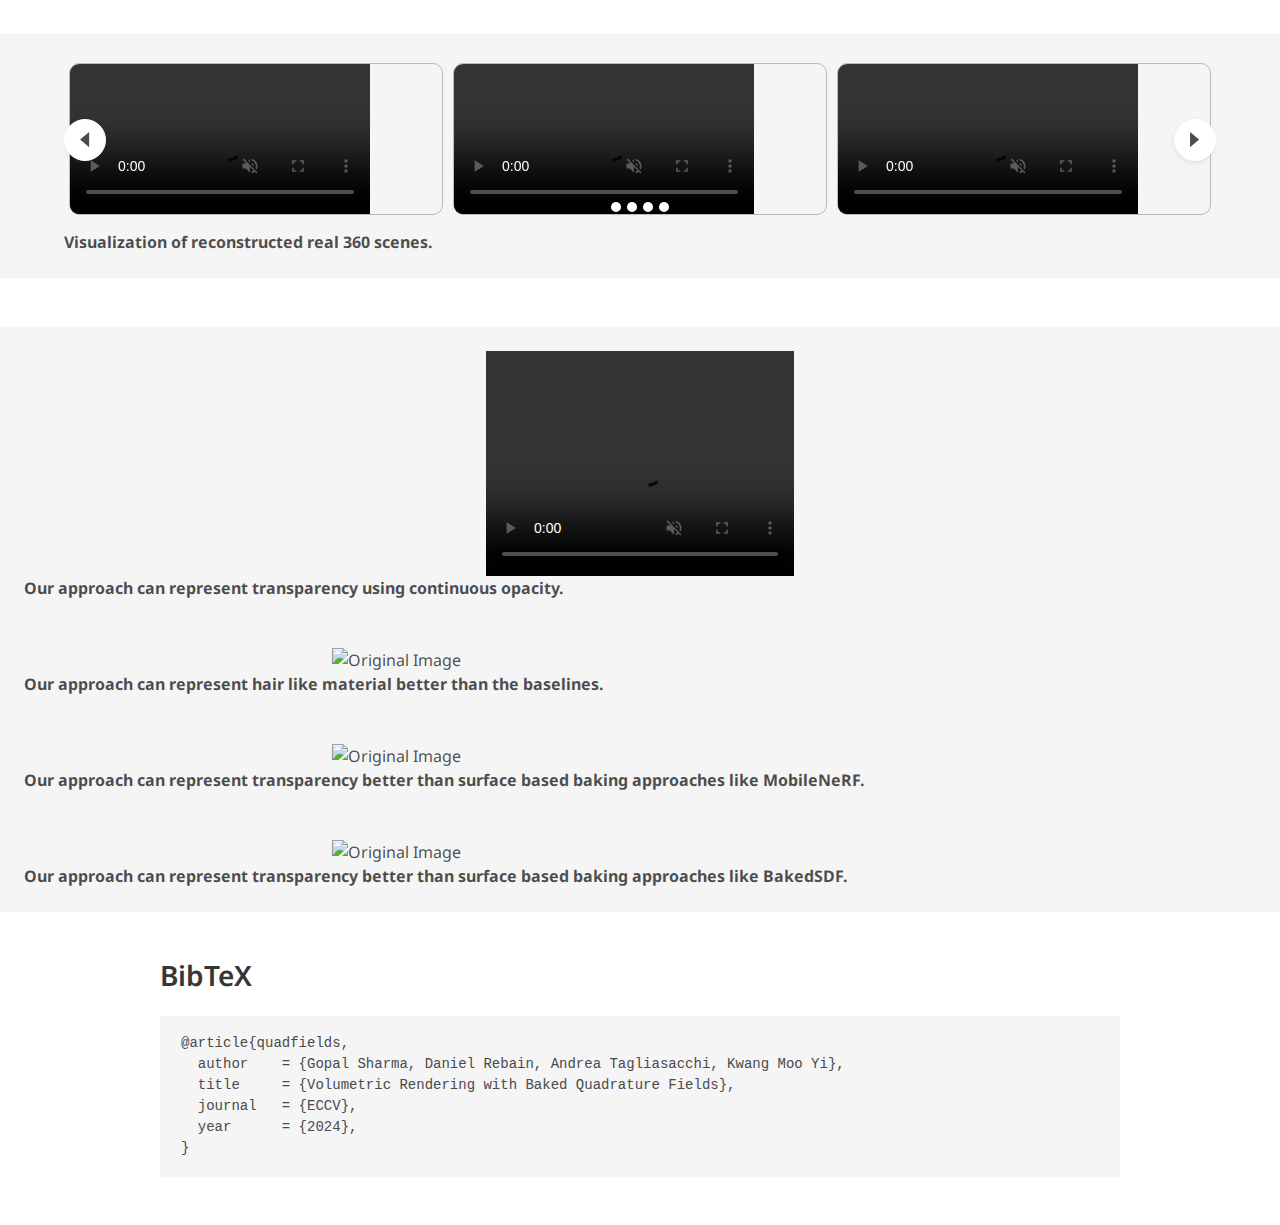
==== commit 38fc4298: "updates the resolution of the website" ====
--- a/index.html
+++ b/index.html
@@ -68,6 +68,7 @@
       <div class="columns is-centered">
         <div class="column has-text-centered">
           <h1 class="title is-1 publication-title">Volumetric Rendering with Baked Quadrature Fields</h1>
+          <h2 class="title is-1 publication-title">(ECCV 2024)</h2>
           <div class="is-size-5 publication-authors">
             <span class="author-block">
               <a href="https://hippogriff.github.io">Gopal Sharma</a><sup>1</sup>,</span>
@@ -91,7 +92,7 @@
             <div class="publication-links">
               <!-- PDF Link. -->
               <span class="link-block">
-                <a href="https://quadraturefields.github.io/static/pdfs/paper.pdf"
+                <a href="https://arxiv.org/pdf/2312.02202"
                    class="external-link button is-normal is-rounded is-dark">
                   <span class="icon">
                       <i class="fas fa-file-pdf"></i>
@@ -128,10 +129,9 @@
 
 <div class="container is-max-desktop">
 <div style="display: flex; justify-content: center; align-items: center; height: 60vh;">
-  <!-- <video width="300" height="300" controls autolpay>
-      <source src="./videos/hairy_monkey.mp4" type="video/mp4">
-  </video> -->
-  <img src="./static/images/teaser.svg" alt="teaser" height="300">
+  <video height="300" width="300" controls autoplay loop muted>
+      <source src="./videos/khady.mp4" type="video/mp4">
+  </video>
 </div>
 <h2 class="subtitle has-text-centered">
 <p class="pos_fixed"> <b>TL;DR: Our approach generates a mesh using a quadrature field. We associate texture with the mesh and render the mesh using depth peeling, which can produce volumetric effects such as fur.</b></p>
@@ -146,13 +146,7 @@
         <h2 class="title is-3">Abstract</h2>
         <div class="content has-text-justified">
           <p>
-            We propose a novel Neural Radiance Field (NeRF) representation for non-opaque scenes that allows fast inference by utilizing textured polygons.
-            Despite the high-quality novel view rendering that NeRF provides, a critical limitation is that it relies on volume rendering that can be computationally expensive and does not utilize the advancements in modern graphics hardware.
-            Existing methods for this problem fall short when it comes to modelling volumetric effects as they rely purely on surface rendering.
-            We thus propose to model the scene with polygons, which can then be used to obtain the quadrature points required to model volumetric effects, and also their opacity and colour from the texture.
-            To obtain such polygonal mesh, we train a specialized field whose zero-crossings would correspond to the quadrature points when volume rendering, and perform marching cubes on this field.
-            We then rasterize the polygons and utilize the fragment shaders to obtain the final colour image.
-            Our method allows rendering on various devices and easy integration with existing graphics frameworks while keeping the benefits of volume rendering alive.
+            We propose a novel Neural Radiance Field (NeRF) representation for non-opaque scenes that enables fast inference by utilizing textured polygons. Despite the high-quality novel view rendering that NeRF provides, a critical limitation is that it relies on volume rendering that can be computationally expensive and does not utilize the advancements in modern graphics hardware. Many existing methods fall short when it comes to modelling volumetric effects as they rely purely on surface rendering. We thus propose to model the scene with polygons, which can then be used to obtain the quadrature points required to model volumetric effects, and also their opacity and colour from the texture. To obtain such polygonal mesh, we train a specialized field whose zero-crossings would correspond to the quadrature points when volume rendering, and perform marching cubes on this field. We then perform ray-tracing and utilize the ray-tracing shader to obtain the final colour image. Our method allows an easy integration with existing graphics frameworks allowing rendering speed of over 100 frames-per-second for a 1920×1080 image, while still being able to represent non-opaque objects.
           </p>
         </div>
       </div>
@@ -166,33 +160,76 @@
 
 <section class="section">
   <div class="content has-text-justified">
-
-    <figure>
-      <img src="./static/images/field.gif" alt="teaser" height="30%" width="30%"> 
-    </figure>
+    <div class="container is-max-desktop">
+      <div style="display: flex; justify-content: center; align-items: center; height: 60vh;">
+        <video height="900" controls autoplay loop muted>
+            <source src="./videos/teaser.mp4" type="video/mp4">
+        </video>
+      </div>
+    </div>
+    <div class="container is-max-desktop">
+      <figure>
+        <img src="./static/images/pipeline.svg" alt="teaser" height="1200"> 
+        <figcaption> In short, We start with a pre-trained network to train a quadrature field that learns the placement of quadrature points.
+          The extracted mesh from the quadrature field is fine-tuned using a deformation field (deformation is shown using red colour on the deformed mesh). 
+          Lastly, the neural features are baked into a texture map and the mesh, which can be rendered 
+          with WebGL.</figcaption>
+      </figure>
+    </div>
+
+    <p style="margin-bottom:20px;"></p>
+
+    <!-- <figure>
+      <img src="./static/images/field.gif" alt="teaser" height="20%" width="20%"> 
+    </figure> -->
     <div class="container is-max-desktop">
       <!-- <figure> -->
         <p class="pos_fixed">The core of our approach consists of learning a quadrature field \(\sin (\omega \mathcal{F}(x)\), the zero-crossings of which gives us quadrature points deterministically. We train this field such that the field gives more quadrature points in regions where volumetric weights are higher. The relative number of zero crossings can be controlled by the frequency term omega as shown above.</p>
       <!-- </figure> -->
     </div>
   </div>
-  <p style="margin-bottom:20px;"></p>
-
-  <div class="container is-max-desktop">
-    <figure>
-      <img src="./static/images/pipeline.svg" alt="teaser" height="600"> 
-      <figcaption> In short, We start with a pre-trained network to train a quadrature field that learns the placement of quadrature points.
-        The extracted mesh from the quadrature field is fine-tuned using a deformation field (deformation is shown using red colour on the deformed mesh). 
-        Lastly, the neural features are baked into a texture map and the mesh, which can be rendered 
-        with WebGL.</figcaption>
-    </figure>
-  </div>
 
 <hr style="height:1px;border:none;color:#333;background-color:#333;">
 </section>
 
 
 <h2 class="title" align="center">Results</h2>
+<section class="hero is-light is-small">
+  <div class="hero-body">
+    <div class="container">
+      <div id="results-carousel" class="carousel results-carousel">
+        <div class="item item-chair-tp">
+          <video poster="" id="steve" autoplay controls muted loop playsinline height="100%">
+            <source src="./videos/fernvase.mp4"
+                    type="video/mp4">
+          </video>
+        </div>
+        <div class="item item-shiba">
+          <video poster="" id="steve" autoplay controls muted loop playsinline height="100%">
+            <source src="./videos/kitten.mp4"
+                    type="video/mp4">
+          </video>
+        </div>
+        <div class="item item-steve">
+          <video poster="" id="steve" autoplay controls muted loop playsinline height="100%">
+            <source src="./videos/horse.mp4"
+                    type="video/mp4">
+          </video>
+        </div>
+        <div class="item item-fullbody">
+          <video poster="" id="steve" autoplay controls muted loop playsinline height="100%">
+            <source src="./videos/pug.mp4"
+                    type="video/mp4">
+          </video>
+        </div>
+      </div>
+      <p class="pos_fixed" style="margin-top: 10px;"><b>Visualization of reconstructed nerf-synthetic dataset.</b></p>
+    </div>
+  </div>
+</section>
+<hr style="height:1px;border:none;color:#f3eded;background-color:#e1d4d400;">
+
+
 <section class="hero is-light is-small">
   <div class="hero-body">
     <div class="container">
@@ -203,12 +240,6 @@
                     type="video/mp4">
           </video>
         </div>
-        <div class="item item-steve">
-          <video poster="" id="steve" autoplay controls muted loop playsinline height="100%">
-            <source src="./videos/hairy_monkey.mp4"
-                    type="video/mp4">
-          </video>
-        </div>
         <div class="item item-chair-tp">
           <video poster="" id="steve" autoplay controls muted loop playsinline height="100%">
             <source src="./videos/drums.mp4"
@@ -221,12 +252,6 @@
                     type="video/mp4">
           </video>
         </div>
-        <div class="item item-steve">
-          <video poster="" id="steve" autoplay controls muted loop playsinline height="100%">
-            <source src="./videos/smokey_monkey.mp4"
-                    type="video/mp4">
-          </video>
-        </div>
         <div class="item item-fullbody">
           <video poster="" id="steve" autoplay controls muted loop playsinline height="100%">
             <source src="./videos/lego.mp4"
@@ -258,7 +283,7 @@
           </video>
         </div>
       </div>
-      <p class="pos_fixed" style="margin-top: 10px;"><b>Visualization of reconstructed nerf-synthetic scenes and our fur dataset.</b></p>
+      <p class="pos_fixed" style="margin-top: 10px;"><b>Visualization of reconstructed nerf-synthetic dataset.</b></p>
     </div>
   </div>
 </section>
@@ -283,13 +308,13 @@
         </div>
         <div class="item item-shiba">
           <video poster="" id="steve" autoplay controls muted loop playsinline height="100%">
-            <source src="./videos/labdog.mp4"
+            <source src="./videos/bonsai.mp4"
                     type="video/mp4">
           </video>
         </div>
         <div class="item item-fullbody">
           <video poster="" id="steve" autoplay controls muted loop playsinline height="100%">
-            <source src="./videos/kitchen.mp4"
+            <source src="./videos/bicycle.mp4"
                     type="video/mp4">
           </video>
         </div>
@@ -301,32 +326,51 @@
 
 <hr style="height:1px;border:none;color:#f3eded;background-color:#e1d4d400;">
 
-<section class="hero is-light is-small">
-  <div class="hero-body">
-<figure class="cd-image-container">
-  <img src="./static/images/neus_hairy_monkey.jpg" alt="Original Image">
-  <span class="cd-image-label" data-type="original"></span>
-  <div class="cd-resize-img"> <!-- the resizable image on top -->
-     <img src="./static/images/hairy_monkey.jpg" alt="Modified Image">
-     <span class="cd-image-label" data-type="modified"></span>
-  </div>
-  <span class="cd-handle"></span> <!-- slider handle -->
-</figure> <!-- cd-image-container -->
-<p class="pos_fixed"><b>Our approach uses multiple quadrature points per ray, which allows it to represent volumetric effects like fur. Purely surface rendering approach fails at this task.</b></p>
-  </div>
-</section>
 
 <script src="./static/js/jquery-2.1.1.js"></script>
 <script src="./static/js/jquery.mobile.custom.min.js"></script> <!-- Resource jQuery -->
 <script src="./static/js/main.js"></script> <!-- Resource jQuery -->
 
 
+
+<section class="hero is-light is-small">
+  <div class="hero-body">
+<div style="display: flex; justify-content: center; align-items: center; height: 25vh; padding: 0">
+  <div style="position: relative; width: 25%; max-width: 25%; height: 25vh; overflow: hidden; padding: 0">
+      <video src="videos/composite_botteled_ship.mp4" controls autoplay muted loop style="position: absolute; top: 0; left: 0; width: 100%; height: 100%; object-fit: cover;padding: 0"></video>
+      </video>
+  </div>
+</div>
+<p class="pos_fixed"><b>Our approach can represent transparency using continuous opacity.</b></p>
+</div>
+</section>
+
 <section class="hero is-light is-small">
   <div class="hero-body">
 <figure class="cd-image-container">
-  <img src="./static/images/comparison-with-mobile-nerf.svg" alt="Original Image">
+  <img src="./static/images/shelly.svg" alt="Original Image">
+</figure> <!-- cd-image-container -->
+<p class="pos_fixed"><b>Our approach can represent hair like material better than the baselines.</b></p>
+  </div>
+</section>
+
+
+<section class="hero is-light is-small">
+  <div class="hero-body">
+<figure class="cd-image-container">
+  <img src="./static/images/transparency-comparison-with-mobilenerf.svg" alt="Original Image">
 </figure> <!-- cd-image-container -->
 <p class="pos_fixed"><b>Our approach can represent transparency better than surface based baking approaches like MobileNeRF.</b></p>
+  </div>
+</section>
+
+
+<section class="hero is-light is-small">
+  <div class="hero-body">
+<figure class="cd-image-container">
+  <img src="./static/images/comparison-with-bakedsdf.svg" alt="Original Image">
+</figure> <!-- cd-image-container -->
+<p class="pos_fixed"><b>Our approach can represent transparency better than surface based baking approaches like BakedSDF.</b></p>
   </div>
 </section>
 
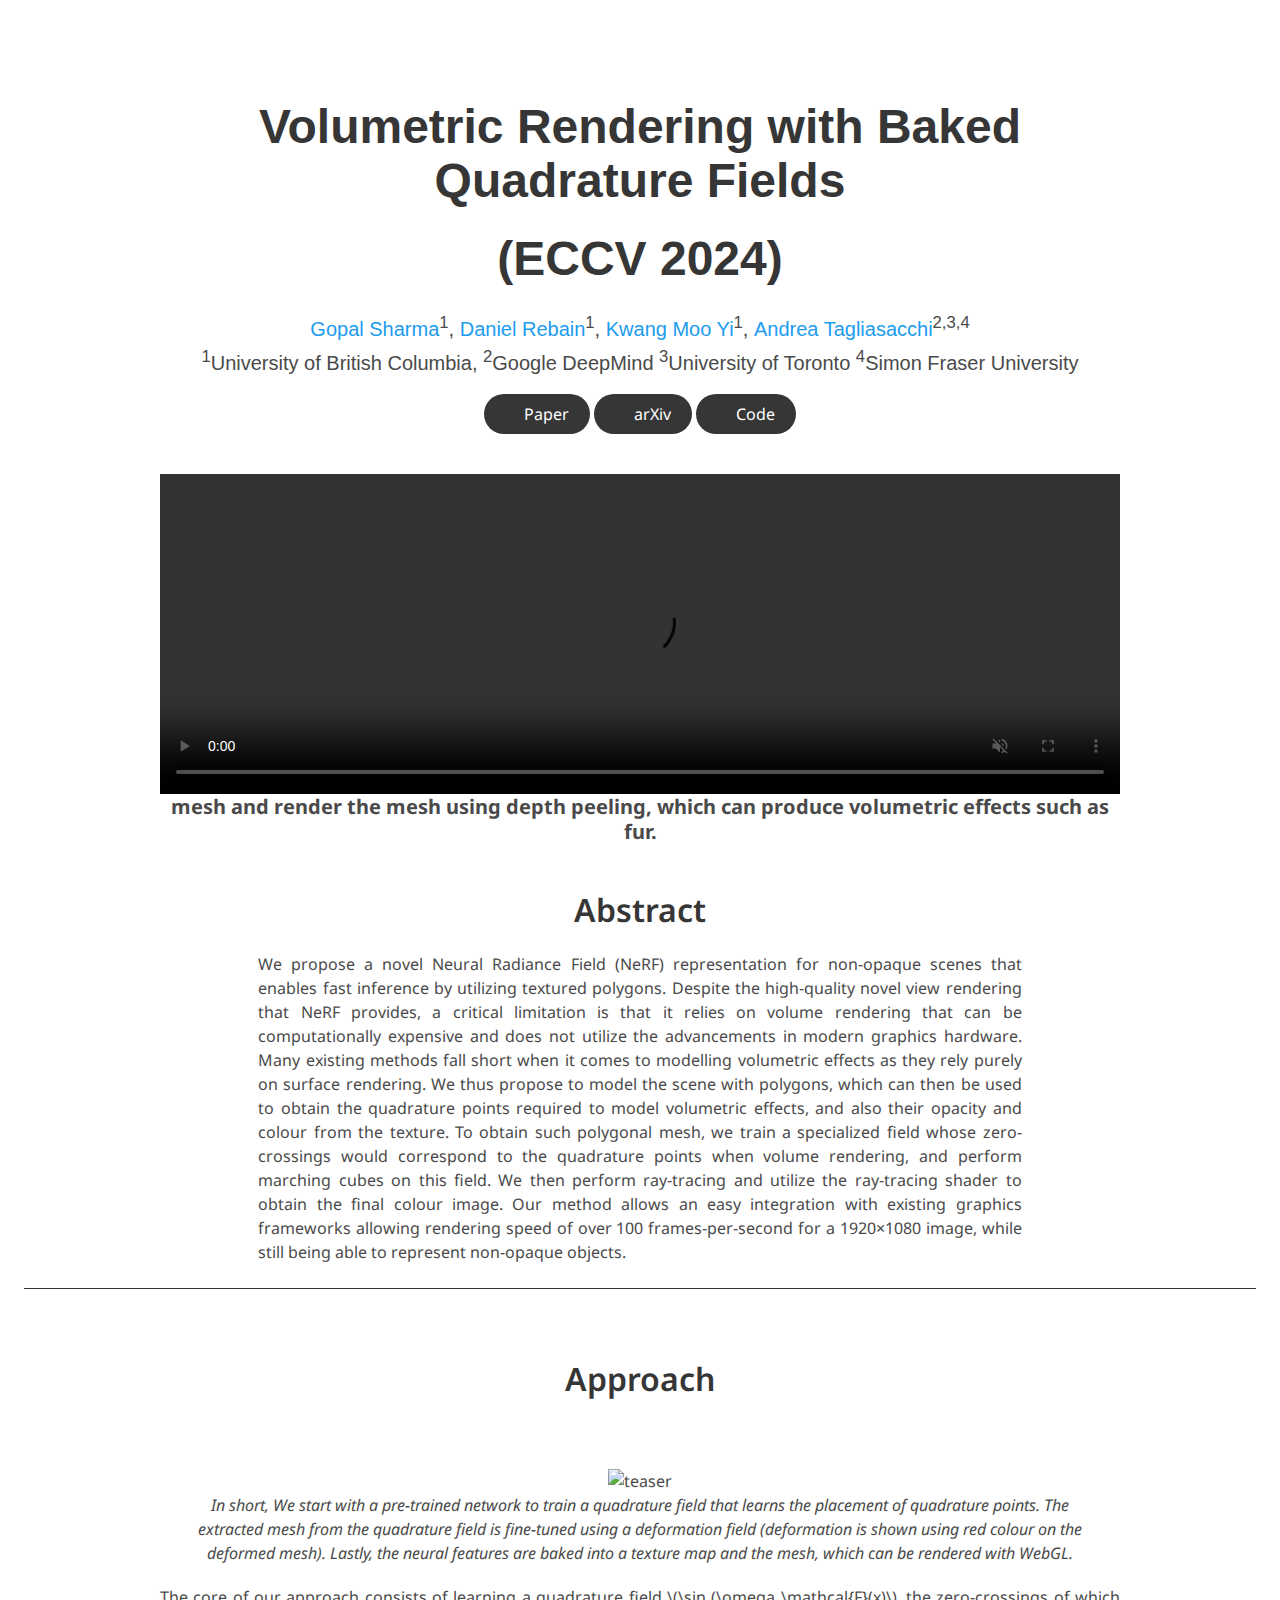
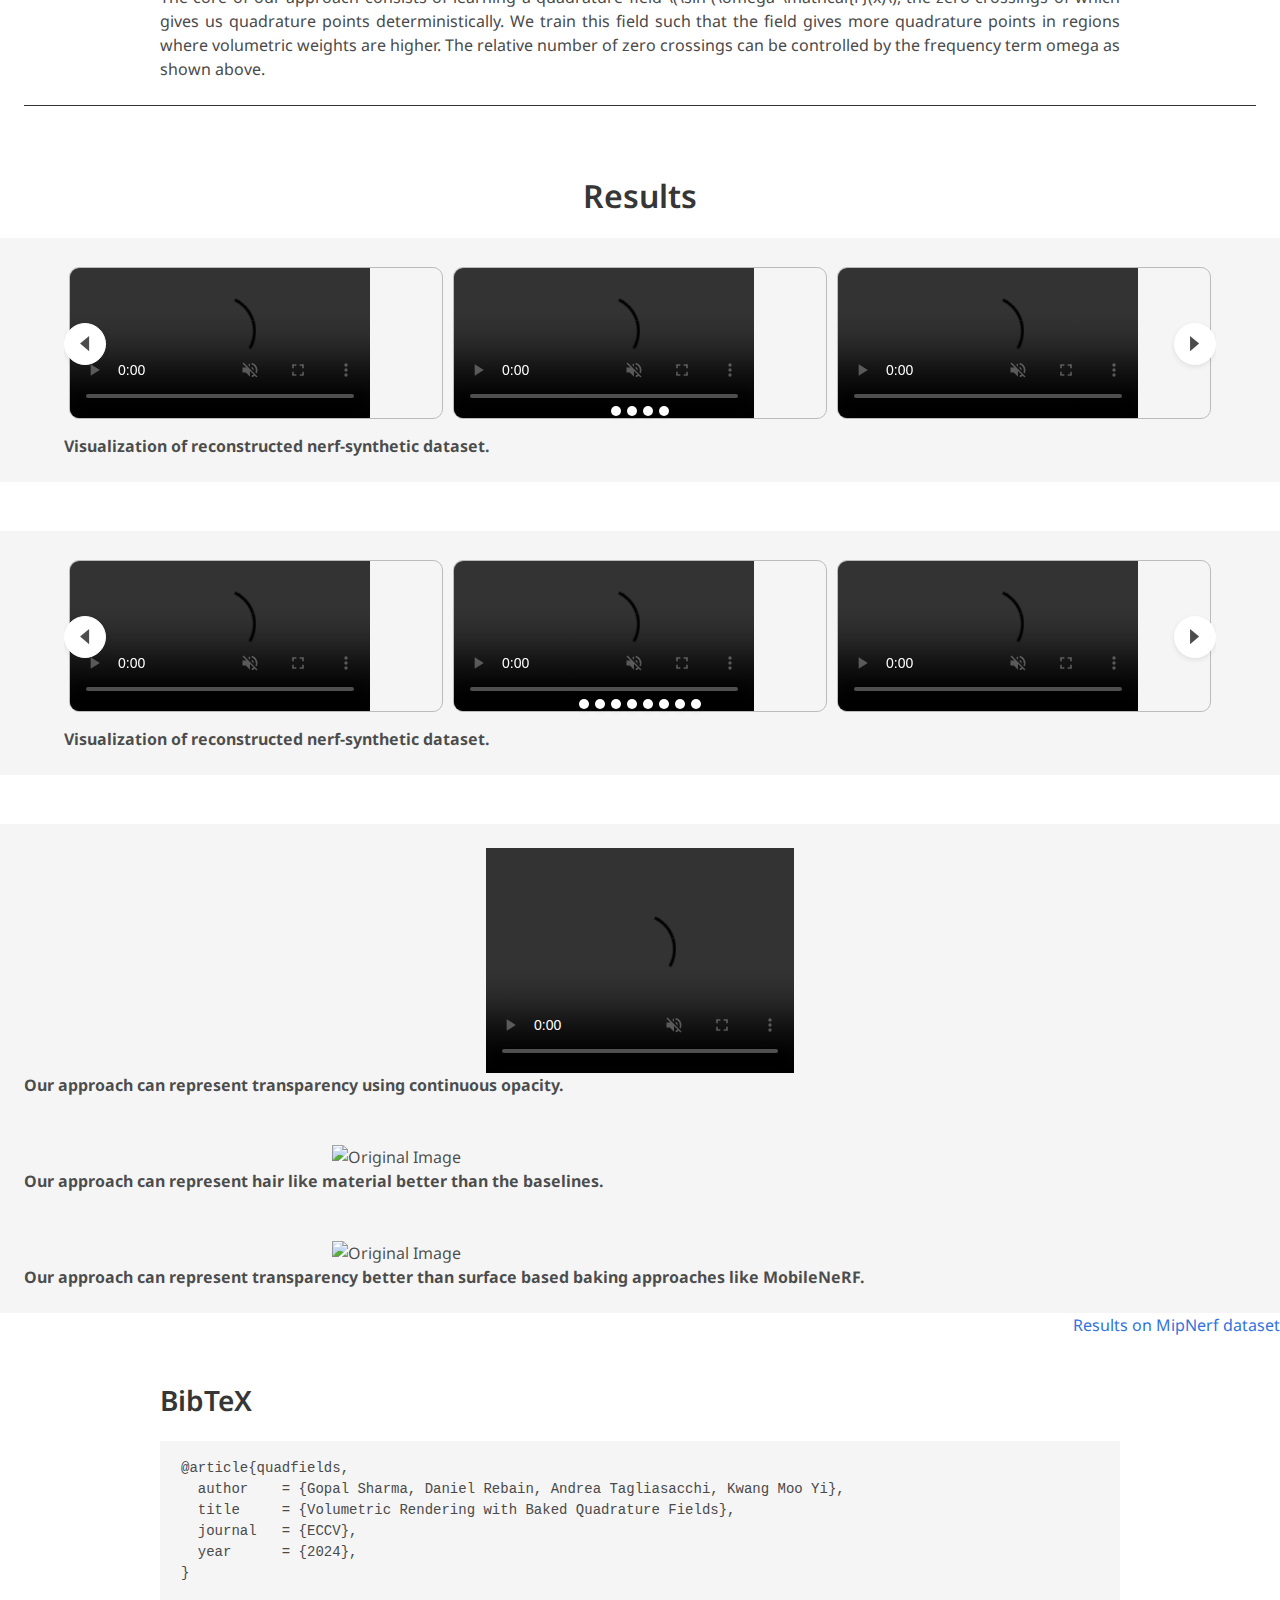
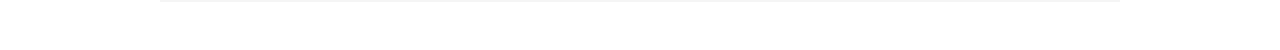
==== commit 425f8b39: "move to page 2" ====
--- a/index.html
+++ b/index.html
@@ -128,9 +128,9 @@
 </section>
 
 <div class="container is-max-desktop">
-<div style="display: flex; justify-content: center; align-items: center; height: 60vh;">
-  <video height="300" width="300" controls autoplay loop muted>
-      <source src="./videos/khady.mp4" type="video/mp4">
+<div style="display: flex; justify-content: center; align-items: center; height: 30vh;">
+  <video height="400" width="1200" controls autoplay loop muted>
+      <source src="./videos/teaser.mp4" type="video/mp4">
   </video>
 </div>
 <h2 class="subtitle has-text-centered">
@@ -160,13 +160,13 @@
 
 <section class="section">
   <div class="content has-text-justified">
-    <div class="container is-max-desktop">
+    <!-- <div class="container is-max-desktop">
       <div style="display: flex; justify-content: center; align-items: center; height: 60vh;">
         <video height="900" controls autoplay loop muted>
             <source src="./videos/teaser.mp4" type="video/mp4">
         </video>
       </div>
-    </div>
+    </div> -->
     <div class="container is-max-desktop">
       <figure>
         <img src="./static/images/pipeline.svg" alt="teaser" height="1200"> 
@@ -290,43 +290,6 @@
 <hr style="height:1px;border:none;color:#f3eded;background-color:#e1d4d400;">
 
 
-<section class="hero is-light is-small">
-  <div class="hero-body">
-    <div class="container">
-      <div id="results-carousel" class="carousel results-carousel">
-        <div class="item item-steve">
-          <video poster="" id="steve" autoplay controls muted loop playsinline height="100%">
-            <source src="./videos/kitchen.mp4"
-                    type="video/mp4">
-          </video>
-        </div>
-        <div class="item item-chair-tp">
-          <video poster="" id="steve" autoplay controls muted loop playsinline height="100%">
-            <source src="./videos/garden.mp4"
-                    type="video/mp4">
-          </video>
-        </div>
-        <div class="item item-shiba">
-          <video poster="" id="steve" autoplay controls muted loop playsinline height="100%">
-            <source src="./videos/bonsai.mp4"
-                    type="video/mp4">
-          </video>
-        </div>
-        <div class="item item-fullbody">
-          <video poster="" id="steve" autoplay controls muted loop playsinline height="100%">
-            <source src="./videos/bicycle.mp4"
-                    type="video/mp4">
-          </video>
-        </div>
-      </div>
-      <p class="pos_fixed" style="margin-top: 10px;"><b>Visualization of reconstructed real 360 scenes.</b></p>
-    </div>
-  </div>
-</section>
-
-<hr style="height:1px;border:none;color:#f3eded;background-color:#e1d4d400;">
-
-
 <script src="./static/js/jquery-2.1.1.js"></script>
 <script src="./static/js/jquery.mobile.custom.min.js"></script> <!-- Resource jQuery -->
 <script src="./static/js/main.js"></script> <!-- Resource jQuery -->
@@ -364,16 +327,9 @@
   </div>
 </section>
 
-
-<section class="hero is-light is-small">
-  <div class="hero-body">
-<figure class="cd-image-container">
-  <img src="./static/images/comparison-with-bakedsdf.svg" alt="Original Image">
-</figure> <!-- cd-image-container -->
-<p class="pos_fixed"><b>Our approach can represent transparency better than surface based baking approaches like BakedSDF.</b></p>
-  </div>
-</section>
-
+<div style="text-align: right;">
+  <a href="page2.html">Results on MipNerf dataset</a>
+</div>
 
 <section class="section" id="BibTeX">
   <div class="container is-max-desktop content">
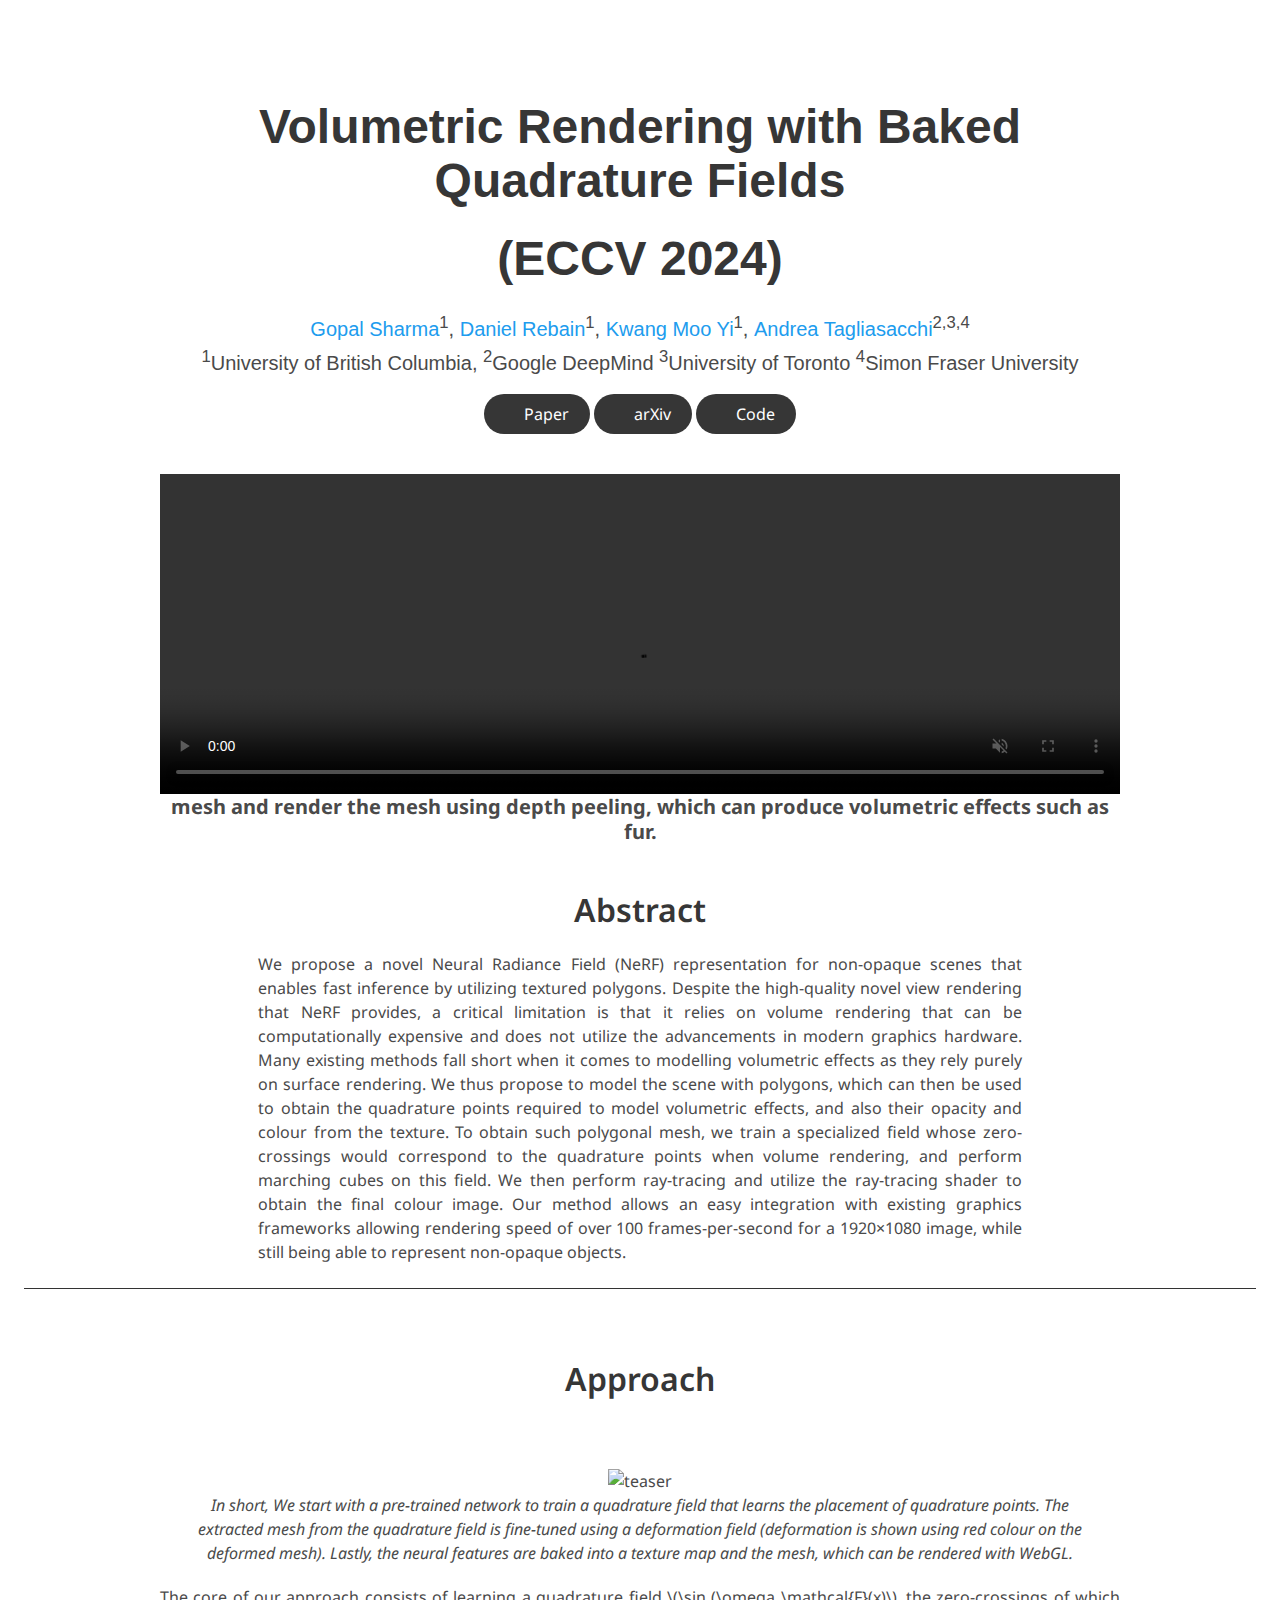
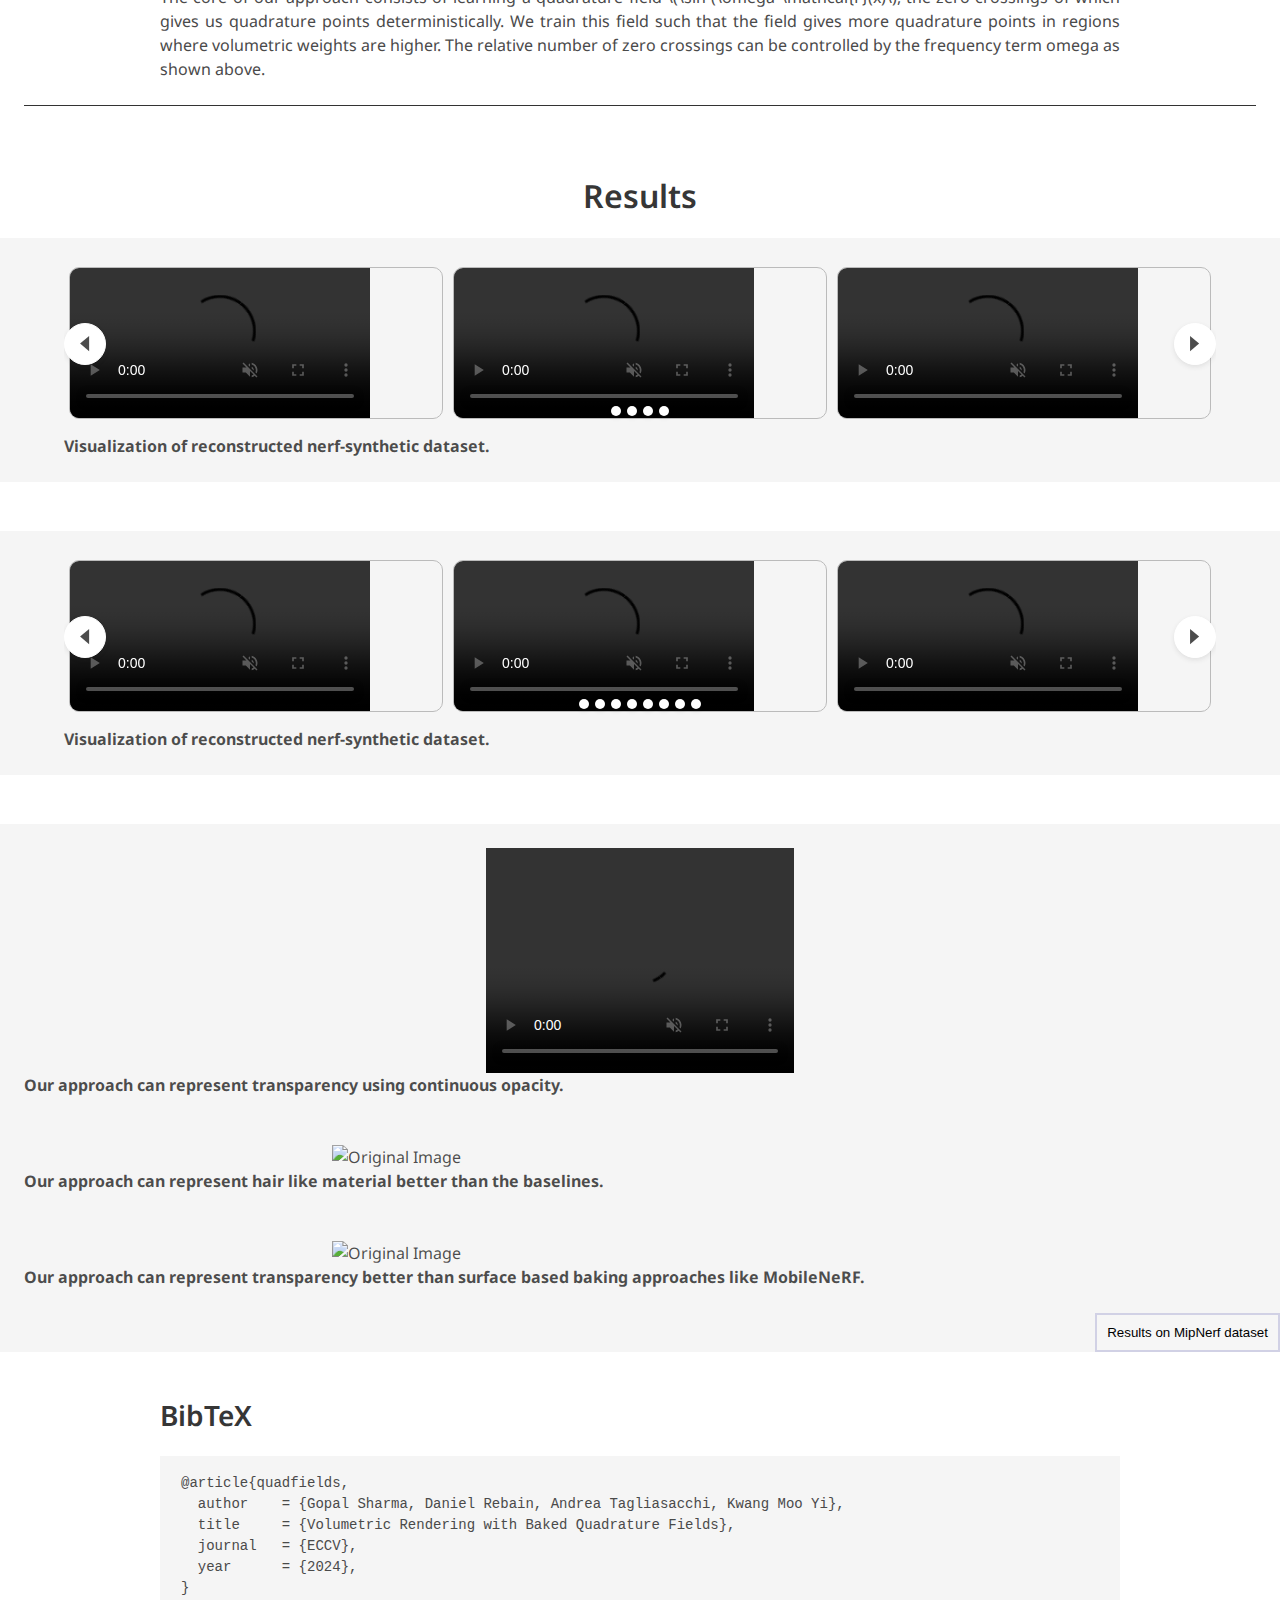
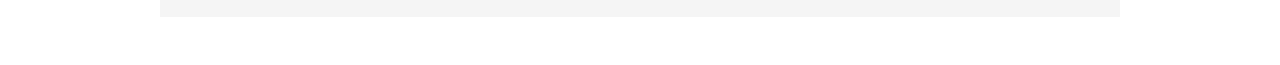
==== commit 84f3bf30: "move to page 2" ====
--- a/index.html
+++ b/index.html
@@ -325,11 +325,13 @@
 </figure> <!-- cd-image-container -->
 <p class="pos_fixed"><b>Our approach can represent transparency better than surface based baking approaches like MobileNeRF.</b></p>
   </div>
-</section>
-
-<div style="text-align: right;">
-  <a href="page2.html">Results on MipNerf dataset</a>
-</div>
+  <div style="text-align: right;">
+    <a href="page2.html"></a>
+      <button onclick="window.location.href='page2.html'" style="border: 2px solid rgb(209, 209, 229); padding: 10px; background-color: rgb(246, 246, 246); position:right">Results on MipNerf dataset</button>
+    </a>
+  </div>
+</section>
+
 
 <section class="section" id="BibTeX">
   <div class="container is-max-desktop content">
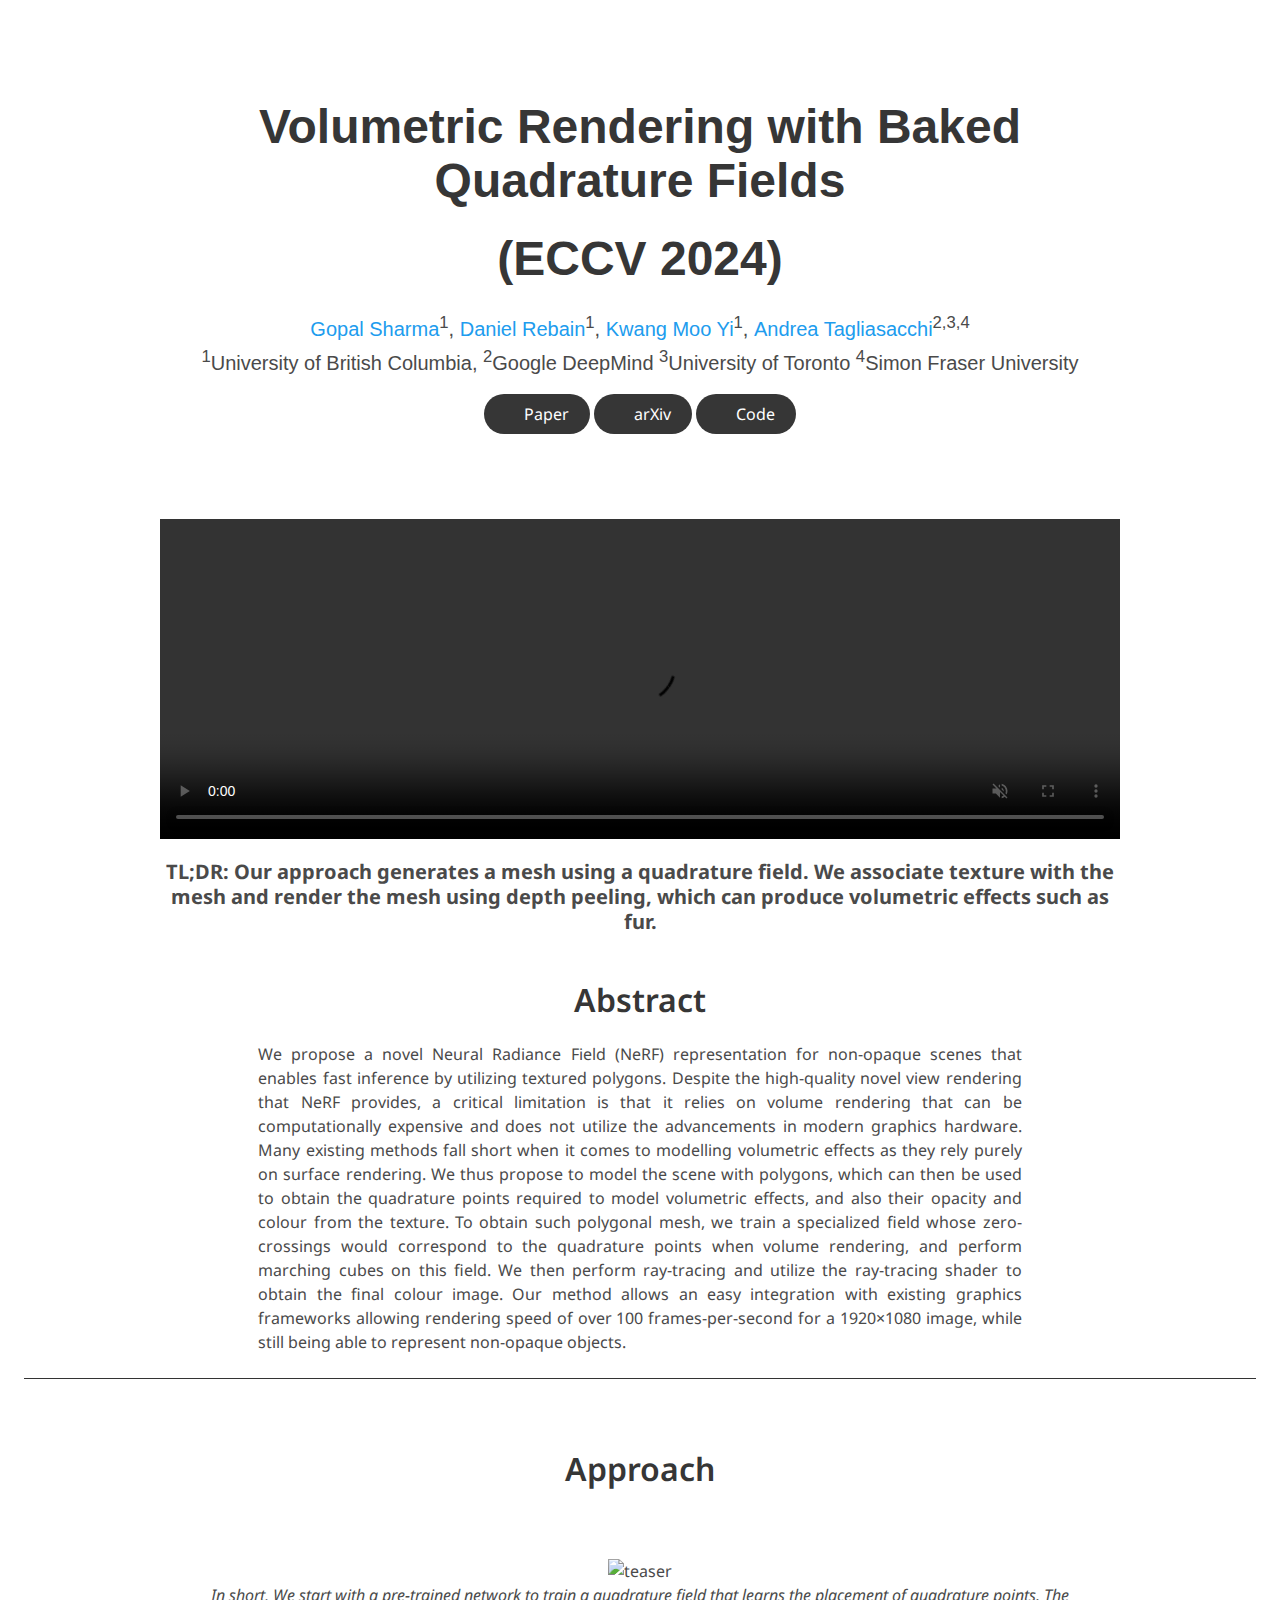
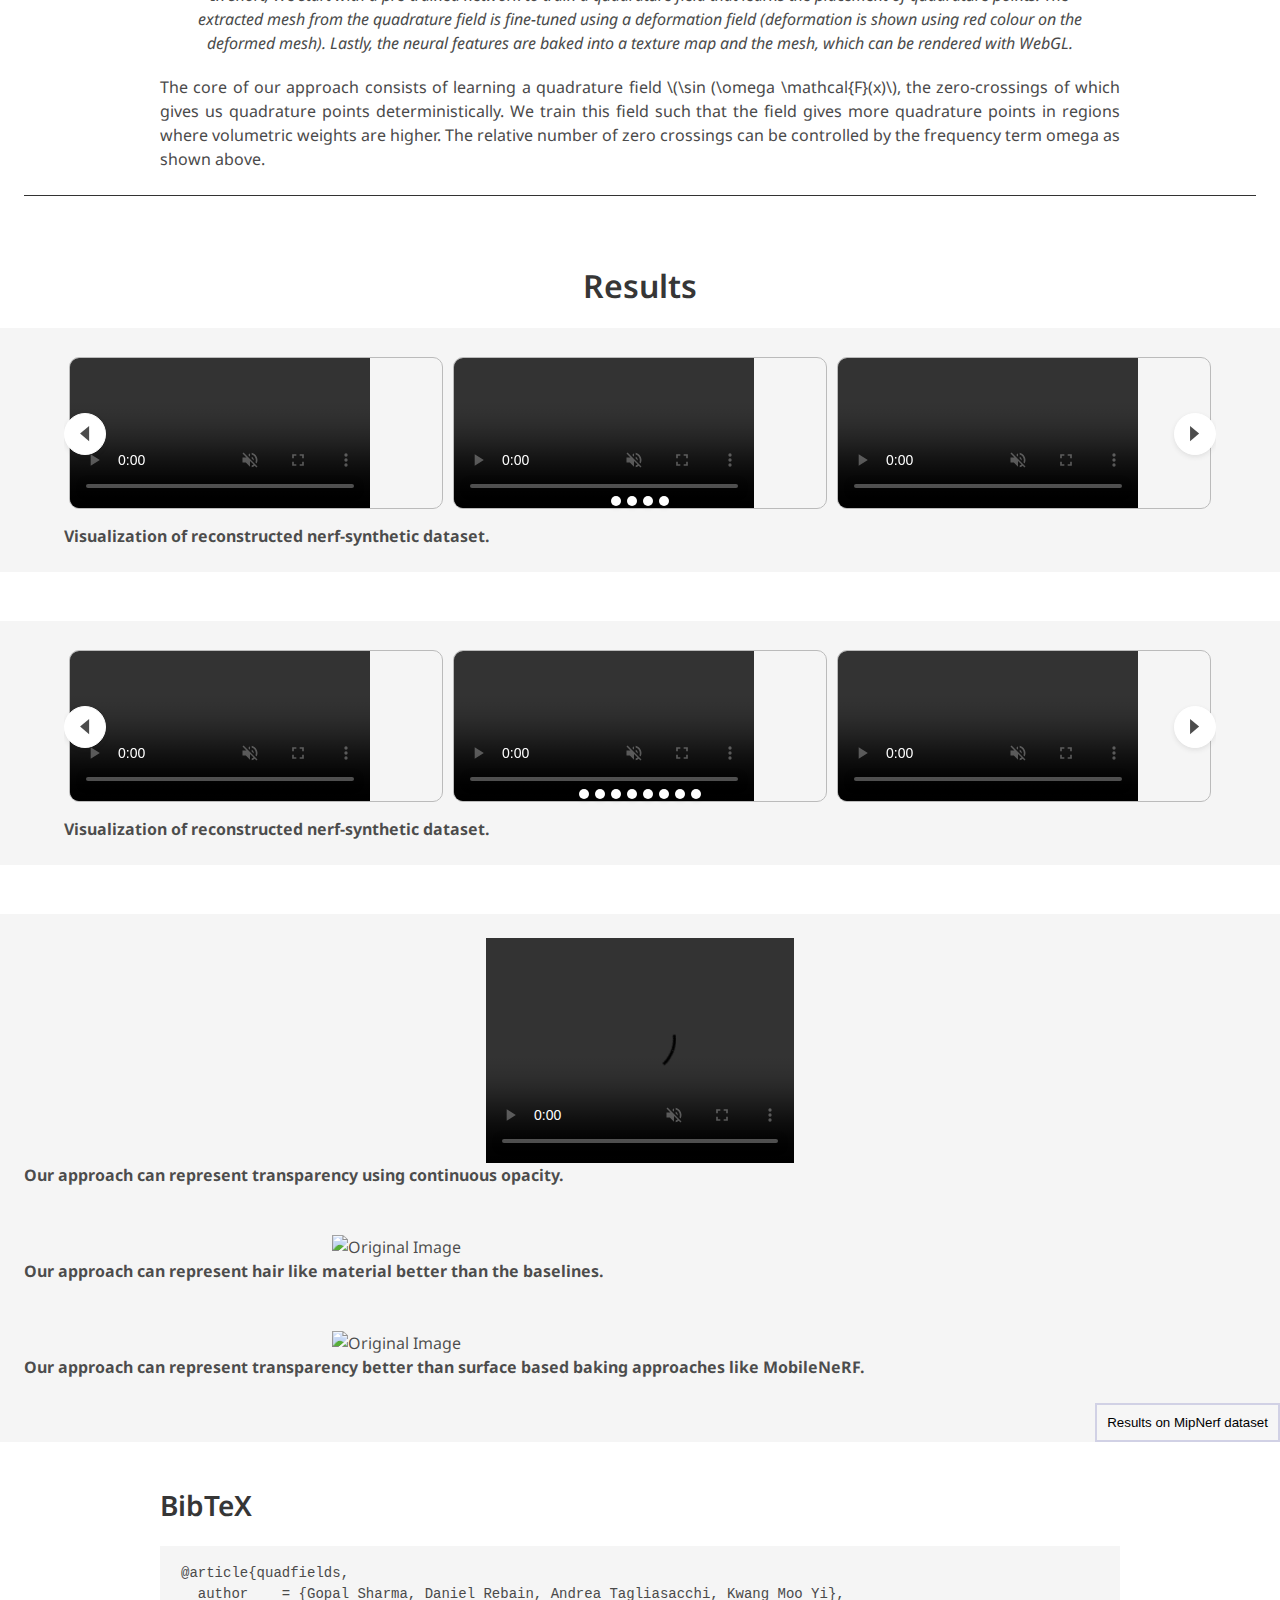
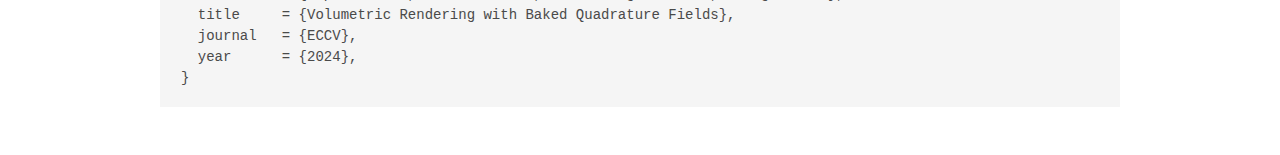
==== commit b9e6e3b0: "preloading teaser" ====
--- a/index.html
+++ b/index.html
@@ -24,7 +24,8 @@
   
     <link href="https://fonts.googleapis.com/css?family=Google+Sans|Noto+Sans|Castoro"
           rel="stylesheet">
-  
+    <link rel="preload" href="videos/teaser.mp4" as="image">
+
     <link rel="stylesheet" href="./static/css/bulma.min.css">
     <link rel="stylesheet" href="./static/css/bulma-carousel.min.css">
     <link rel="stylesheet" href="./static/css/bulma-slider.min.css">
@@ -128,7 +129,7 @@
 </section>
 
 <div class="container is-max-desktop">
-<div style="display: flex; justify-content: center; align-items: center; height: 30vh;">
+<div style="display: flex; justify-content: center; align-items: center; height: 40vh;">
   <video height="400" width="1200" controls autoplay loop muted>
       <source src="./videos/teaser.mp4" type="video/mp4">
   </video>
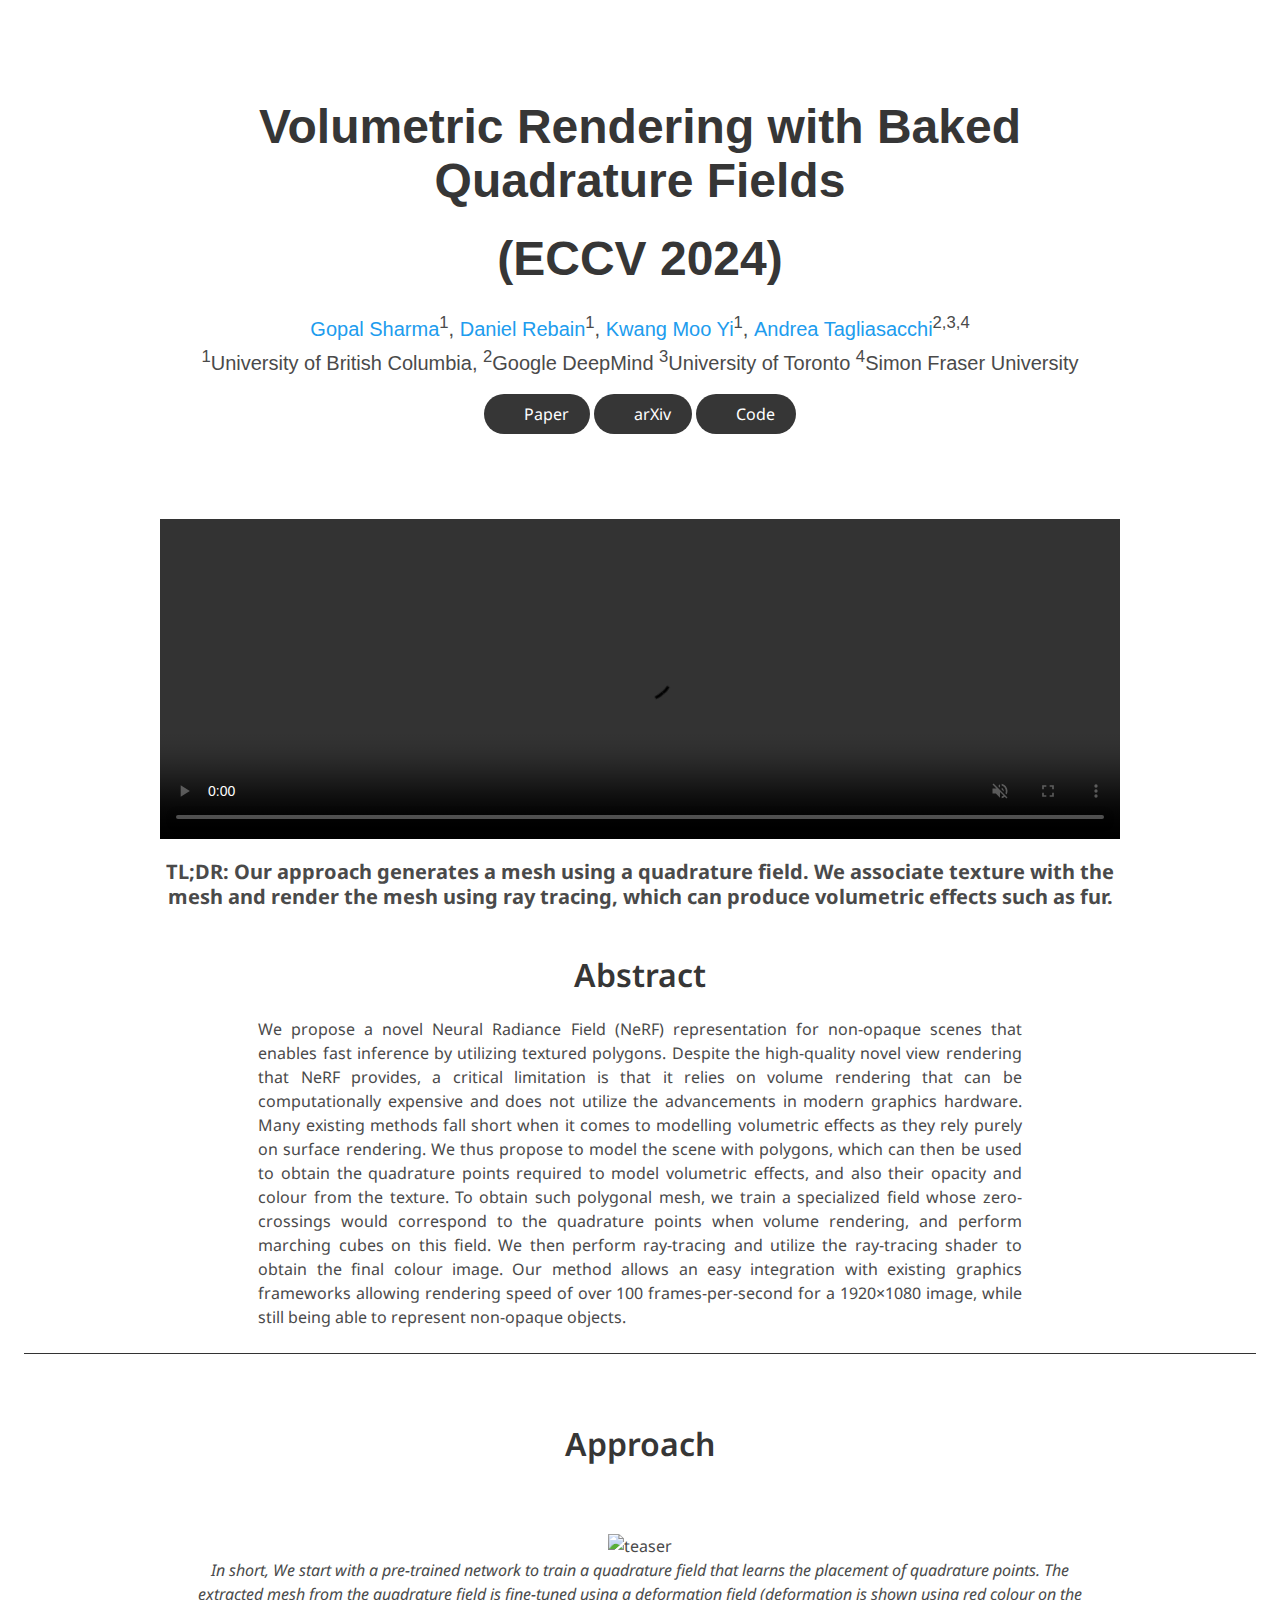
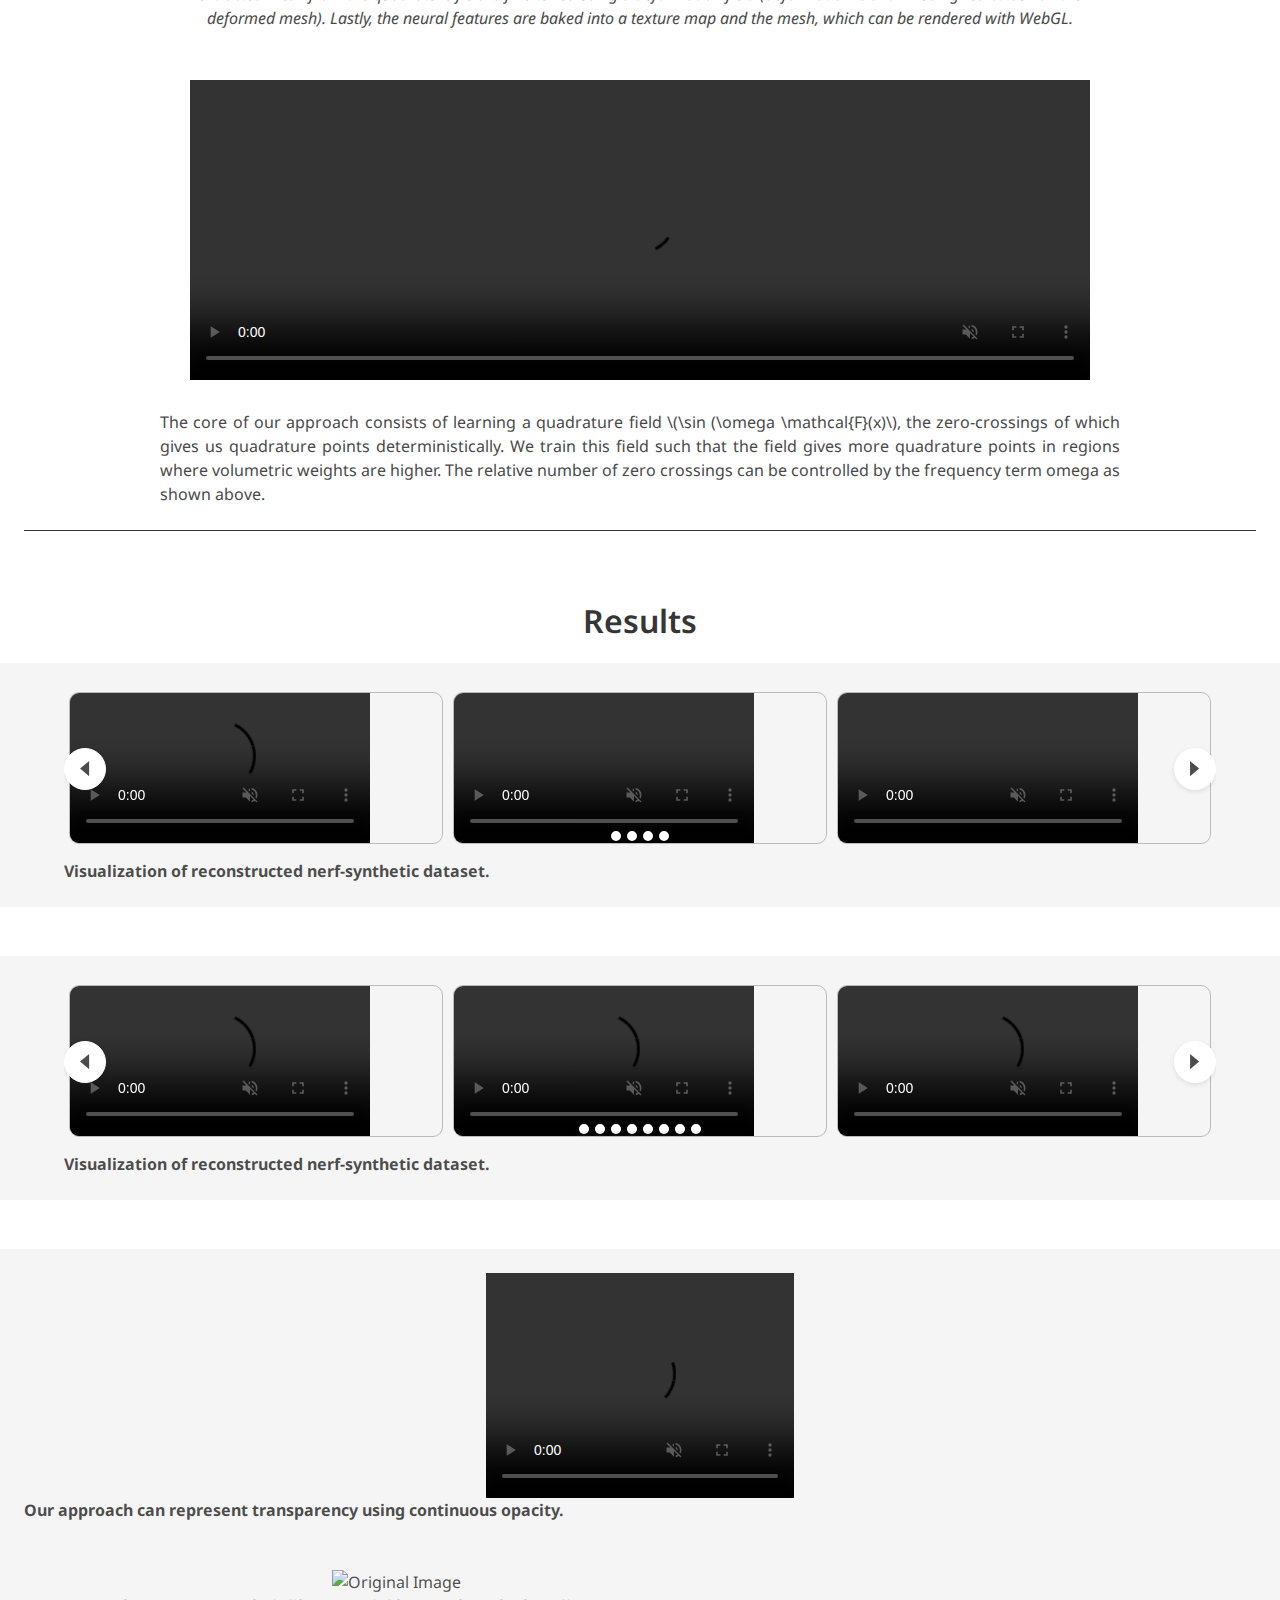
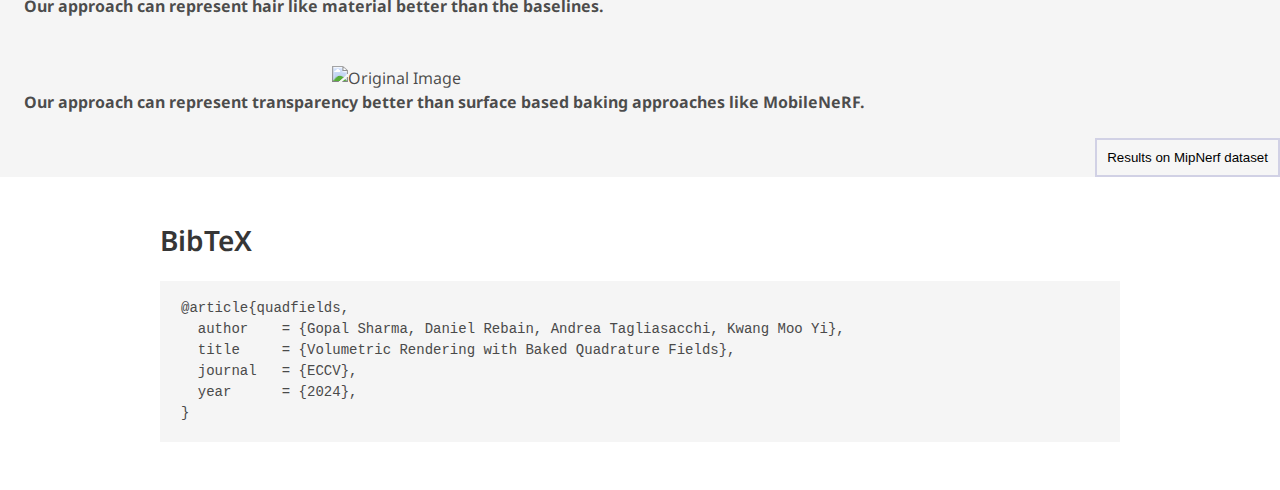
==== commit 1d5255d3: "Update index.html" ====
--- a/index.html
+++ b/index.html
@@ -93,7 +93,7 @@
             <div class="publication-links">
               <!-- PDF Link. -->
               <span class="link-block">
-                <a href="https://arxiv.org/pdf/2312.02202"
+                <a href="https://quadraturefields.github.io/static/pdfs/paper.pdf"
                    class="external-link button is-normal is-rounded is-dark">
                   <span class="icon">
                       <i class="fas fa-file-pdf"></i>
@@ -102,7 +102,7 @@
                 </a>
               </span>
               <span class="link-block">
-                <a href="https://quadraturefields.github.io/static/pdfs/paper.pdf"
+                <a href="https://arxiv.org/abs/2312.02202"
                    class="external-link button is-normal is-rounded is-dark">
                   <span class="icon">
                       <i class="ai ai-arxiv"></i>
@@ -112,7 +112,7 @@
               </span>
               <!-- Code Link. -->
               <span class="link-block">
-                <a href=""
+                <a href="https://github.com/ubc-vision/quadraturefields"
                    class="external-link button is-normal is-rounded is-dark">
                   <span class="icon">
                       <i class="fab fa-github"></i>
@@ -135,7 +135,7 @@
   </video>
 </div>
 <h2 class="subtitle has-text-centered">
-<p class="pos_fixed"> <b>TL;DR: Our approach generates a mesh using a quadrature field. We associate texture with the mesh and render the mesh using depth peeling, which can produce volumetric effects such as fur.</b></p>
+<p class="pos_fixed"> <b>TL;DR: Our approach generates a mesh using a quadrature field. We associate texture with the mesh and render the mesh using ray tracing, which can produce volumetric effects such as fur.</b></p>
 </h2>
 </div>
 
@@ -179,10 +179,13 @@
     </div>
 
     <p style="margin-bottom:20px;"></p>
-
-    <!-- <figure>
-      <img src="./static/images/field.gif" alt="teaser" height="20%" width="20%"> 
-    </figure> -->
+    
+    <div style="display: flex; justify-content: center; align-items: center; height: 40vh;">
+      <video height="300" width="900" controls autoplay loop muted>
+          <source src="./videos/1D.mp4" type="video/mp4">
+      </video>
+    </div>
+
     <div class="container is-max-desktop">
       <!-- <figure> -->
         <p class="pos_fixed">The core of our approach consists of learning a quadrature field \(\sin (\omega \mathcal{F}(x)\), the zero-crossings of which gives us quadrature points deterministically. We train this field such that the field gives more quadrature points in regions where volumetric weights are higher. The relative number of zero crossings can be controlled by the frequency term omega as shown above.</p>
